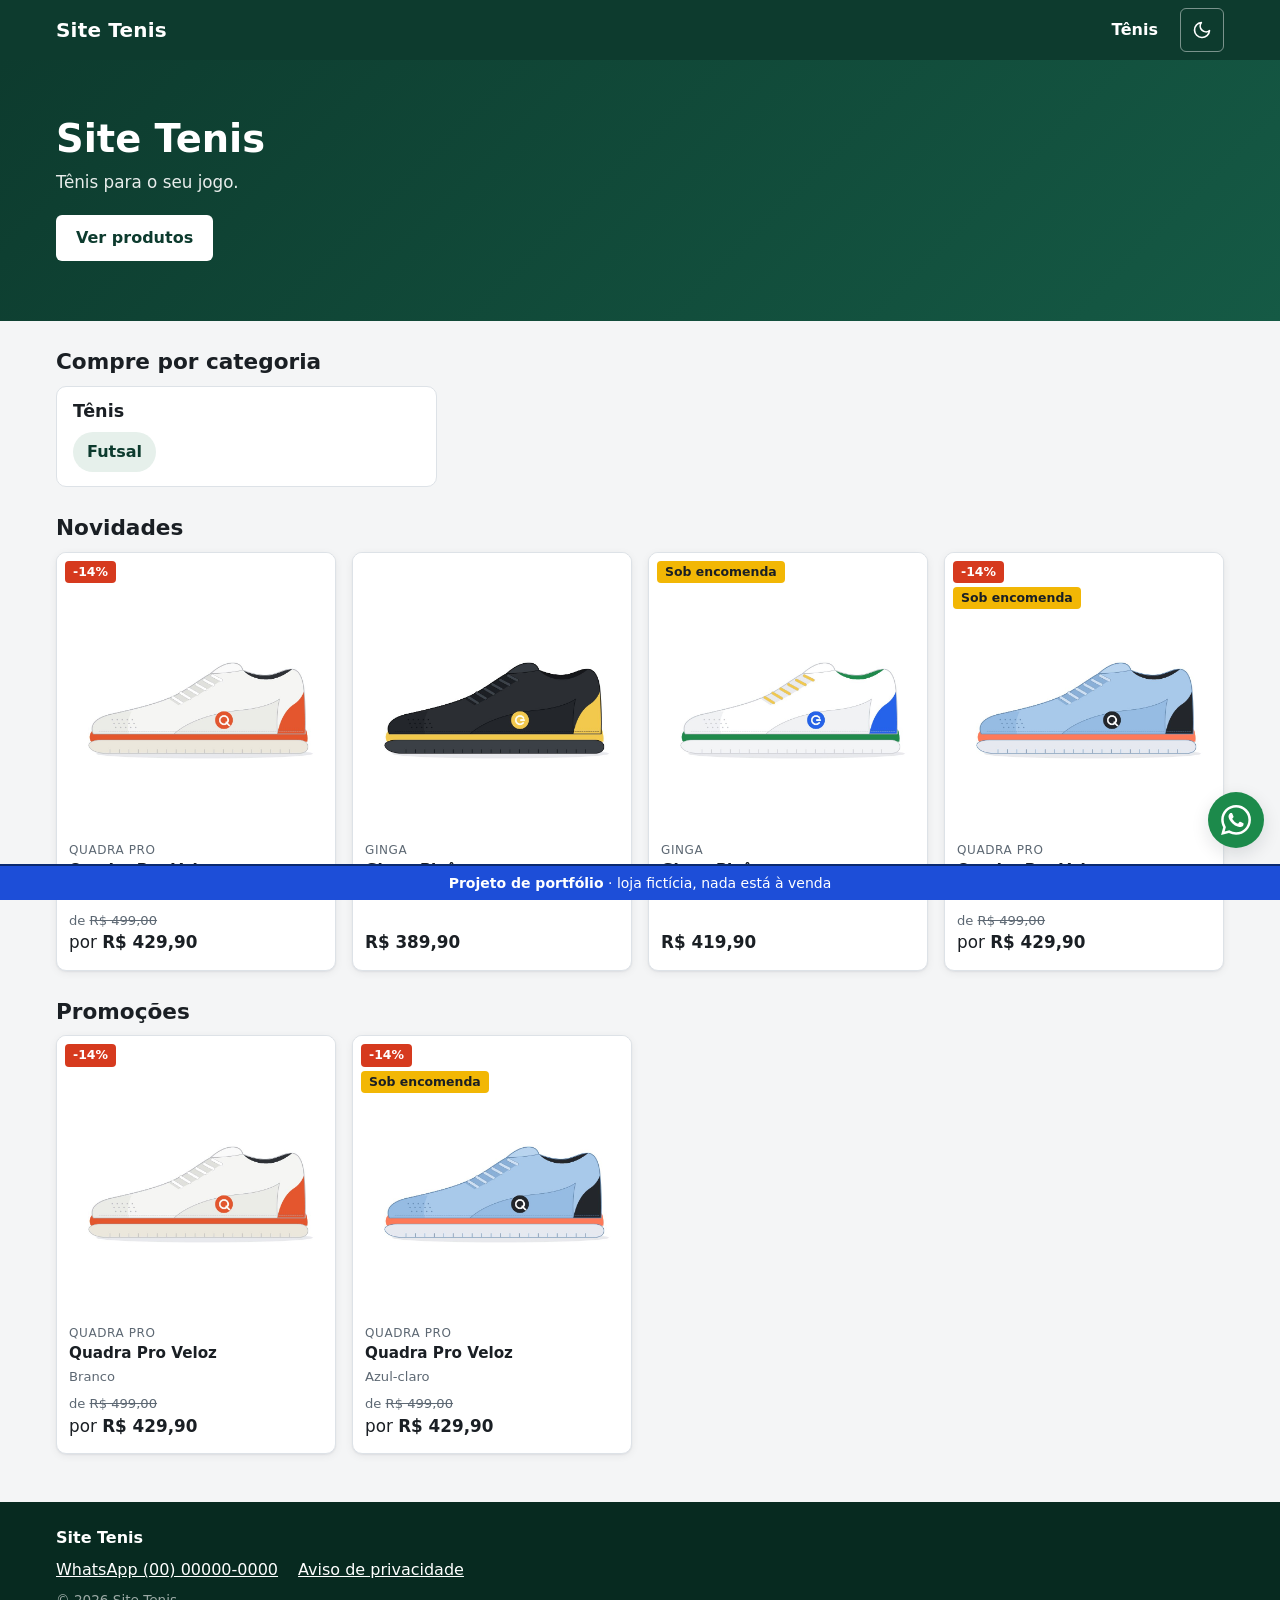
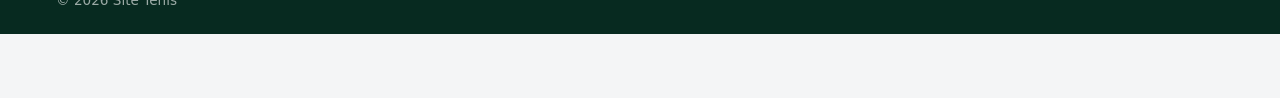
==== portfolio/index.html @ 31633f2f "Site Tenis: loja virtual de demonstracao para portfolio Loja ficticia de tenis de futebol, feita com" ====
<!DOCTYPE html>
<html lang="pt-BR">
<head>
  <meta charset="utf-8">
  <meta name="viewport" content="width=device-width, initial-scale=1">
  <title>Site Tenis | Loja de demonstração</title>
  <meta name="description" id="meta-descricao" content="Projeto de portfólio: loja virtual de tênis de futebol, com vitrine, filtros, cores e encomenda pelo WhatsApp. Loja fictícia.">
  <script>
    // Tema claro/escuro: a escolha salva do visitante ou, sem escolha, o tema do sistema.
    // Fica aqui no <head> para a página já abrir no tema certo, sem piscar.
    (function () {
      var t = '';
      try { t = localStorage.getItem('tema') || ''; } catch (e) {}
      if (t !== 'claro' && t !== 'escuro') {
        t = (window.matchMedia && window.matchMedia('(prefers-color-scheme: dark)').matches) ? 'escuro' : 'claro';
      }
      document.documentElement.setAttribute('data-tema', t);
    })();
  </script>
  <link rel="icon" href="img/icone-32.png" type="image/png" sizes="32x32">
  <link rel="icon" href="img/icone.svg" type="image/svg+xml">
  <link rel="apple-touch-icon" href="img/icone-180.png">
  <!-- Prévia do link no WhatsApp e nas redes sociais. A imagem precisa do endereço completo do site publicado. -->
  <meta property="og:type" content="website">
  <meta property="og:locale" content="pt_BR">
  <meta property="og:site_name" content="Site Tenis">
  <meta property="og:title" content="Site Tenis | Loja de demonstração">
  <meta property="og:description" content="Projeto de portfólio: loja virtual de tênis de futebol, com vitrine, filtros, cores e encomenda pelo WhatsApp. Loja fictícia.">
  <meta property="og:image" content="https://victorvieirabr.github.io/site-tenis/img/compartilhar.jpg">
  <meta property="og:image:width" content="1000">
  <meta property="og:image:height" content="667">
  <meta property="og:image:alt" content="Ilustração de um tênis de futsal fictício">
  <meta name="twitter:card" content="summary_large_image">
  <link rel="stylesheet" href="css/estilo.css">
</head>
<body data-pagina="inicio">
  <!-- Página genérica: o conteúdo é montado por js/loja.js a partir de dados/catalogo.js. -->
  <header class="topo" id="topo"></header>
  <main class="conteudo" id="conteudo">
    <noscript><p class="aviso">Ative o JavaScript do navegador para ver os produtos da loja.</p></noscript>
  </main>
  <footer class="rodape" id="rodape"></footer>

  <script src="js/ambiente.js"></script>
  <script src="js/firebase-config.js"></script>
  <script src="dados/catalogo.js"></script>
  <script src="js/loja.js"></script>
  <script src="js/pedidos.js"></script>
</body>
</html>
---- portfolio/css/estilo.css ----
/*
  Visual da loja. Para trocar a identidade (cores e fontes), mexa só no :root abaixo
  e no bloco do modo escuro logo depois dele.
  Celular primeiro: as regras com @media ajustam para telas maiores.
*/
:root {
  --cor-primaria: #0d3b2e;          /* verde-escuro de gramado: topo, botões */
  --cor-primaria-forte: #072a20;
  --cor-primaria-suave: #e6f0eb;
  --cor-destaque: #f2b705;          /* amarelo: foco e detalhes */
  --cor-promocao: #d63a1e;          /* selo de desconto */
  --cor-whatsapp: #1c8a4b;
  --cor-texto: #1a1f24;
  --cor-texto-suave: #5d6873;
  --cor-fundo: #f4f5f6;
  --cor-superficie: #ffffff;
  --cor-borda: #dde2e7;
  --cor-esgotado: #6b7480;
  --cor-acento: var(--cor-primaria);  /* links e textos em verde */
  --cor-topo: var(--cor-primaria);    /* cabeçalho e início do banner */
  --cor-heroi-fim: #155a45;           /* fim do degradê do banner */
  --cor-rodape: var(--cor-primaria-forte);
  --cor-campo: #ffffff;               /* fundo de seletores e botões de tamanho */
  --cor-foto-fundo: #ffffff;          /* fundo atrás das fotos dos produtos */
  --cor-erro-fundo: #fde8e4;          /* mensagens de erro e pedido cancelado */
  --cor-erro-texto: #8a1c0b;
  --cor-alerta-fundo: #fff4d6;        /* aguardando pagamento, confirmar e-mail */
  --cor-alerta-texto: #6b4b00;

  --fonte-texto: system-ui, -apple-system, "Segoe UI", Roboto, "Helvetica Neue", Arial, sans-serif;
  --fonte-titulo: var(--fonte-texto);

  --raio: 10px;
  --raio-pequeno: 6px;
  --sombra: 0 1px 2px rgba(16, 24, 32, .06), 0 2px 8px rgba(16, 24, 32, .06);
  --sombra-forte: 0 6px 18px rgba(16, 24, 32, .12);
  --largura-max: 1200px;
  --margem: 16px;

  color-scheme: light;
}

/*
  Modo escuro. O tema é escolhido no <head> de cada página (pela escolha salva
  do visitante ou pelo tema do sistema) e trocado pelo botão de lua/sol no topo.
*/
:root[data-tema="escuro"] {
  --cor-primaria: #14694c;
  --cor-primaria-forte: #0f5540;
  --cor-primaria-suave: #173a2f;
  --cor-promocao: #e5533a;
  --cor-texto: #e7ecef;
  --cor-texto-suave: #9ba8b3;
  --cor-fundo: #0e1418;
  --cor-superficie: #172027;
  --cor-borda: #2b3740;
  --cor-esgotado: #7d8893;
  --cor-acento: #6fd6ad;
  --cor-topo: #0a2a20;
  --cor-heroi-fim: #12503d;
  --cor-rodape: #07211a;
  --cor-campo: #1d2830;
  --cor-foto-fundo: #e9edf0;
  --cor-erro-fundo: #3d1a14;
  --cor-erro-texto: #ffb4a6;
  --cor-alerta-fundo: #3a3010;
  --cor-alerta-texto: #ffd666;

  --sombra: 0 1px 2px rgba(0, 0, 0, .4), 0 2px 8px rgba(0, 0, 0, .3);
  --sombra-forte: 0 6px 18px rgba(0, 0, 0, .45);

  color-scheme: dark;
}

/* ---------- base ---------- */
*, *::before, *::after { box-sizing: border-box; }

[hidden] { display: none !important; }

html { -webkit-text-size-adjust: 100%; }

body {
  margin: 0;
  min-height: 100vh;
  display: flex;
  flex-direction: column;
  background: var(--cor-fundo);
  color: var(--cor-texto);
  font-family: var(--fonte-texto);
  font-size: 16px;
  line-height: 1.5;
}

.conteudo { flex: 1; }

h1, h2, h3 {
  font-family: var(--fonte-titulo);
  line-height: 1.2;
  margin: 0 0 .5em;
}

a { color: var(--cor-acento); }

img { max-width: 100%; display: block; }

button, input, select, textarea { font: inherit; color: inherit; }

:focus-visible {
  outline: 3px solid var(--cor-destaque);
  outline-offset: 2px;
}

.limite,
.secao {
  width: 100%;
  max-width: var(--largura-max);
  margin: 0 auto;
  padding: 0 var(--margem);
}

.secao { margin-top: 28px; }
.secao-topo { margin-top: 16px; }

.secao-titulo { font-size: 1.35rem; }

/* ---------- botões ---------- */
.botao {
  display: inline-flex;
  align-items: center;
  justify-content: center;
  min-height: 46px;
  padding: 10px 20px;
  border: 0;
  border-radius: var(--raio-pequeno);
  background: var(--cor-primaria);
  color: #fff;
  font-weight: 700;
  text-decoration: none;
  cursor: pointer;
}
.botao:hover { background: var(--cor-primaria-forte); }
.botao[disabled] { background: var(--cor-esgotado); cursor: not-allowed; opacity: .75; }

.botao-claro { background: #fff; color: var(--cor-primaria); }
.botao-claro:hover { background: #e6f0eb; }

.botao-texto {
  background: none;
  border: 0;
  padding: 8px 0;
  color: var(--cor-acento);
  text-decoration: underline;
  cursor: pointer;
}

/* ---------- faixa do ambiente de teste (só aparece na cópia de teste) e da demonstração ---------- */
.faixa-teste,
.faixa-demonstracao {
  position: fixed;
  left: 0;
  right: 0;
  bottom: 0;
  z-index: 50;
  margin: 0;
  padding: 8px var(--margem) calc(8px + env(safe-area-inset-bottom, 0px));
  background: #f2b705;
  color: #1a1f24;
  border-top: 2px solid #1a1f24;
  font-size: .875rem;
  line-height: 1.3;
  text-align: center;
}

body.em-teste { padding-bottom: 64px; }

/* Demonstração para portfólio (pasta portfolio/): faixa azul e caixa no lugar do WhatsApp */
.faixa-demonstracao { background: #1d4ed8; color: #fff; border-top-color: #0b2a6f; }
body.em-demonstracao { padding-bottom: 64px; }
.demo-dialogo {
  width: calc(100% - 32px);
  max-width: 420px;
  border: none;
  border-radius: var(--raio);
  padding: 20px;
  background: var(--cor-superficie);
  color: var(--cor-texto);
  box-shadow: var(--sombra-forte);
}
.demo-dialogo::backdrop { background: rgba(0, 0, 0, .55); }
.demo-dialogo h2 { margin: 0 0 8px; font-size: 1.2rem; }
.demo-dialogo p { margin: 0; color: var(--cor-texto-suave); }
.demo-mensagem {
  white-space: pre-wrap;
  font-family: inherit;
  font-size: .9rem;
  margin: 12px 0 16px;
  padding: 12px;
  background: var(--cor-fundo);
  border: 1px solid var(--cor-borda);
  border-radius: var(--raio-pequeno);
}

/* ---------- cabeçalho ---------- */
.topo {
  background: var(--cor-topo);
  color: #fff;
  position: sticky;
  top: 0;
  z-index: 10;
}

.topo-interno {
  max-width: var(--largura-max);
  margin: 0 auto;
  padding: 0 var(--margem);
  display: flex;
  flex-wrap: wrap;
  align-items: center;
  justify-content: space-between;
  min-height: 60px;
}

.logo {
  color: #fff;
  font-family: var(--fonte-titulo);
  font-size: 1.25rem;
  font-weight: 800;
  text-decoration: none;
  letter-spacing: .01em;
  padding: 14px 0;
}

.menu-botao {
  display: inline-flex;
  align-items: center;
  gap: 8px;
  min-height: 44px;
  padding: 8px 12px;
  background: transparent;
  border: 1px solid rgba(255, 255, 255, .45);
  border-radius: var(--raio-pequeno);
  color: #fff;
  font-weight: 600;
  cursor: pointer;
}

.menu-icone,
.menu-icone::before,
.menu-icone::after {
  display: block;
  width: 18px;
  height: 2px;
  background: currentColor;
  border-radius: 2px;
  position: relative;
}
.menu-icone::before,
.menu-icone::after { content: ""; position: absolute; left: 0; }
.menu-icone::before { top: -6px; }
.menu-icone::after { top: 6px; }

/* Botões do topo: tema (lua/sol) e menu */
.topo-acoes { display: flex; align-items: center; gap: 8px; }

.tema-botao {
  display: inline-flex;
  align-items: center;
  justify-content: center;
  width: 44px;
  height: 44px;
  padding: 0;
  background: transparent;
  border: 1px solid rgba(255, 255, 255, .45);
  border-radius: var(--raio-pequeno);
  color: #fff;
  cursor: pointer;
}
.tema-botao:hover { color: var(--cor-destaque); border-color: var(--cor-destaque); }
.tema-botao svg { width: 20px; height: 20px; }

/* Celular: menu recolhível */
.menu { display: none; width: 100%; padding-bottom: 12px; }
.menu-aberto .menu { display: block; }

.menu-lista,
.submenu {
  list-style: none;
  margin: 0;
  padding: 0;
}

.menu-item { border-top: 1px solid rgba(255, 255, 255, .15); }

.menu-categoria {
  display: block;
  padding: 12px 0;
  color: #fff;
  font-weight: 700;
  text-decoration: none;
}

.submenu { padding: 0 0 10px 14px; }
.submenu a {
  display: block;
  padding: 8px 0;
  color: rgba(255, 255, 255, .85);
  text-decoration: none;
}
.submenu a:hover,
.menu-categoria:hover { color: var(--cor-destaque); }

.menu-item-atual > .menu-categoria { color: var(--cor-destaque); }

/* ---------- rodapé ---------- */
.rodape {
  margin-top: 48px;
  background: var(--cor-rodape);
  color: rgba(255, 255, 255, .85);
}

.rodape-interno {
  max-width: var(--largura-max);
  margin: 0 auto;
  padding: 24px var(--margem);
  display: flex;
  flex-direction: column;
  gap: 8px;
}

.rodape a { color: #fff; }
.rodape-nome { font-weight: 800; text-decoration: none; }

.rodape-contato {
  list-style: none;
  margin: 0;
  padding: 0;
  display: flex;
  flex-wrap: wrap;
  gap: 8px 20px;
}

.rodape-copy { margin: 0; font-size: .85rem; color: rgba(255, 255, 255, .6); }

/* ---------- página inicial ---------- */
.boas-vindas {
  background: linear-gradient(135deg, var(--cor-topo) 0%, var(--cor-heroi-fim) 100%);
  color: #fff;
  padding: 36px 0 40px;
}
.boas-vindas h1 { font-size: 1.9rem; margin-bottom: 8px; }
.boas-vindas p { margin: 0 0 20px; font-size: 1.05rem; color: rgba(255, 255, 255, .9); max-width: 36em; }

.atalhos {
  display: grid;
  grid-template-columns: 1fr;
  gap: 12px;
}

.atalho-grupo {
  background: var(--cor-superficie);
  border: 1px solid var(--cor-borda);
  border-radius: var(--raio);
  padding: 14px 16px;
}

.atalho-titulo { font-size: 1.1rem; margin-bottom: 10px; }
.atalho-titulo a { color: var(--cor-texto); text-decoration: none; }
.atalho-titulo a:hover { color: var(--cor-acento); text-decoration: underline; }

.atalho-chips {
  list-style: none;
  margin: 0;
  padding: 0;
  display: flex;
  flex-wrap: wrap;
  gap: 8px;
}

.chip {
  display: inline-block;
  padding: 8px 14px;
  border-radius: 999px;
  background: var(--cor-primaria-suave);
  color: var(--cor-acento);
  font-weight: 600;
  text-decoration: none;
}
.chip:hover { background: var(--cor-primaria); color: #fff; }

/* ---------- trilha (Início › Categoria) ---------- */
.trilha ol {
  list-style: none;
  margin: 0 0 8px;
  padding: 0;
  display: flex;
  flex-wrap: wrap;
  font-size: .9rem;
  color: var(--cor-texto-suave);
}
.trilha li + li::before { content: "›"; margin: 0 8px; }
.trilha a { color: var(--cor-texto-suave); }

.pagina-titulo { font-size: 1.6rem; }

/* ---------- abas de subcategoria ---------- */
.abas { margin-top: 8px; overflow-x: auto; -webkit-overflow-scrolling: touch; }
.abas-lista {
  list-style: none;
  margin: 0;
  padding: 0 0 4px;
  display: flex;
  gap: 8px;
  white-space: nowrap;
}
.aba {
  display: inline-block;
  padding: 8px 16px;
  border: 1px solid var(--cor-borda);
  border-radius: 999px;
  background: var(--cor-superficie);
  color: var(--cor-texto);
  text-decoration: none;
  font-weight: 600;
}
.aba:hover { border-color: var(--cor-acento); }
.aba-ativa { background: var(--cor-primaria); border-color: var(--cor-primaria); color: #fff; }

/* ---------- filtros ---------- */
.filtros {
  display: grid;
  grid-template-columns: 1fr 1fr;
  gap: 12px;
  align-items: end;
  background: var(--cor-superficie);
  border: 1px solid var(--cor-borda);
  border-radius: var(--raio);
  padding: 14px;
}

.filtro label { display: block; font-size: .85rem; font-weight: 600; color: var(--cor-texto-suave); margin-bottom: 4px; }

.filtro select {
  width: 100%;
  min-height: 44px;
  padding: 8px 10px;
  border: 1px solid var(--cor-borda);
  border-radius: var(--raio-pequeno);
  background: var(--cor-campo);
}

.filtro-check { display: flex; align-items: center; gap: 8px; min-height: 44px; }
.filtro-check input { width: 20px; height: 20px; margin: 0; accent-color: var(--cor-acento); }
.filtro-check label { margin: 0; font-size: .95rem; color: var(--cor-texto); }

.filtro-acoes { display: flex; align-items: center; min-height: 44px; }

.contagem { margin: 16px 0 10px; color: var(--cor-texto-suave); font-size: .9rem; }

/* ---------- grade de produtos ---------- */
.grade {
  list-style: none;
  margin: 0;
  padding: 0;
  display: grid;
  grid-template-columns: repeat(2, minmax(0, 1fr));
  gap: 12px;
}

.cartao {
  background: var(--cor-superficie);
  border: 1px solid var(--cor-borda);
  border-radius: var(--raio);
  overflow: hidden;
  box-shadow: var(--sombra);
  transition: transform .15s ease, box-shadow .15s ease;
}
.cartao:hover { transform: translateY(-2px); box-shadow: var(--sombra-forte); }

.cartao-link { display: flex; flex-direction: column; height: 100%; color: inherit; text-decoration: none; }

.cartao-foto { position: relative; background: var(--cor-foto-fundo); aspect-ratio: 1 / 1; }
.cartao-foto img { width: 100%; height: 100%; object-fit: contain; }
.cartao-esgotado .cartao-foto img { opacity: .55; }

.selos { position: absolute; top: 8px; left: 8px; display: flex; flex-direction: column; gap: 4px; align-items: flex-start; }

.selo {
  display: inline-block;
  padding: 3px 8px;
  border-radius: 4px;
  font-size: .78rem;
  font-weight: 800;
  color: #fff;
  line-height: 1.3;
}
.selo-desconto { background: var(--cor-promocao); }
.selo-esgotado { background: var(--cor-esgotado); }
.selo-encomenda { background: var(--cor-destaque); color: #1a1f24; }

.cartao-info { padding: 10px 12px 14px; display: flex; flex-direction: column; gap: 2px; flex: 1; }
.cartao-marca { font-size: .75rem; text-transform: uppercase; letter-spacing: .05em; color: var(--cor-texto-suave); }
.cartao-nome { font-size: .95rem; font-weight: 600; margin: 0 0 6px; }
.cartao-cor { font-size: .82rem; color: var(--cor-texto-suave); margin: -4px 0 6px; }

.preco { margin: auto 0 0; display: flex; flex-direction: column; }
.preco-de { font-size: .82rem; color: var(--cor-texto-suave); }
.preco-por { font-size: 1.05rem; }
.preco-por strong { color: var(--cor-texto); }

/* ---------- avisos (vazio, não encontrado) ---------- */
.aviso {
  background: var(--cor-superficie);
  border: 1px dashed var(--cor-borda);
  border-radius: var(--raio);
  padding: 32px 20px;
  text-align: center;
}
.aviso-titulo { font-size: 1.25rem; }
.aviso p { color: var(--cor-texto-suave); margin: 0 0 16px; }
.aviso-extra { text-align: center; margin-top: 12px; }

/* ---------- página do produto ---------- */
.produto {
  display: grid;
  grid-template-columns: 1fr;
  gap: 20px;
}

.galeria-moldura {
  background: var(--cor-foto-fundo);
  border: 1px solid var(--cor-borda);
  border-radius: var(--raio);
  overflow: hidden;
  aspect-ratio: 1 / 1;
}
.galeria-principal { width: 100%; height: 100%; object-fit: contain; }

.galeria-miniaturas {
  list-style: none;
  margin: 10px 0 0;
  padding: 0;
  display: flex;
  gap: 8px;
  overflow-x: auto;
}

.miniatura {
  width: 64px;
  height: 64px;
  padding: 0;
  border: 2px solid var(--cor-borda);
  border-radius: var(--raio-pequeno);
  background: var(--cor-foto-fundo);
  overflow: hidden;
  cursor: pointer;
}
.miniatura img { width: 100%; height: 100%; object-fit: contain; }
.miniatura-ativa { border-color: var(--cor-acento); }

.produto-marca { font-size: .8rem; text-transform: uppercase; letter-spacing: .06em; color: var(--cor-texto-suave); }
.produto-nome { font-size: 1.5rem; margin: 4px 0 12px; }

.produto-preco-linha { display: flex; align-items: center; gap: 12px; margin-bottom: 16px; }
.produto-preco { margin: 0; }
.produto-preco .preco-de { font-size: .95rem; }
.produto-preco .preco-por { font-size: 1.6rem; }

.produto-dados { margin: 0 0 18px; display: grid; gap: 6px; }
.produto-dados div { display: flex; gap: 8px; }
.produto-dados dt { color: var(--cor-texto-suave); min-width: 7.5em; }
.produto-dados dt::after { content: ":"; }
.produto-dados dd { margin: 0; font-weight: 600; }

/* Outras cores do mesmo modelo */
.cores { margin-bottom: 18px; }
.cores-titulo { margin: 0 0 8px; font-weight: 600; }
.cor-escolhida { color: var(--cor-acento); }
.cores-lista { list-style: none; margin: 0; padding: 0; display: flex; flex-wrap: wrap; gap: 8px; }
.cor-opcao {
  display: flex;
  flex-direction: column;
  align-items: center;
  gap: 4px;
  width: 84px;
  padding: 4px 4px 6px;
  border: 1px solid var(--cor-borda);
  border-radius: var(--raio-pequeno);
  background: var(--cor-campo);
  color: var(--cor-texto);
  font-size: .78rem;
  text-align: center;
  text-decoration: none;
}
.cor-opcao img { width: 100%; aspect-ratio: 1 / 1; object-fit: contain; background: var(--cor-foto-fundo); border-radius: 4px; }
a.cor-opcao:hover { border-color: var(--cor-acento); }
.cor-atual { border: 2px solid var(--cor-acento); padding: 3px 3px 5px; font-weight: 700; }

.tamanhos { margin-bottom: 18px; }
.tamanhos-titulo { margin: 0 0 8px; font-weight: 600; }
.tamanho-escolhido { color: var(--cor-acento); }

.tamanhos-lista { display: flex; flex-wrap: wrap; gap: 8px; }

.tamanho {
  min-width: 52px;
  min-height: 46px;
  padding: 8px 12px;
  border: 1px solid var(--cor-borda);
  border-radius: var(--raio-pequeno);
  background: var(--cor-campo);
  font-weight: 700;
  cursor: pointer;
}
.tamanho:hover { border-color: var(--cor-acento); }
.tamanho-ativo,
.tamanho-ativo:hover { background: var(--cor-primaria); border-color: var(--cor-primaria); color: #fff; }
.tamanho-indisponivel,
.tamanho[disabled] {
  color: var(--cor-esgotado);
  background: var(--cor-fundo);
  text-decoration: line-through;
  opacity: .6;
  cursor: not-allowed;
}

/* Sob encomenda: dá para escolher, mas fica só com o contorno tracejado e o número mais apagado,
   para o tamanho em estoque (botão cheio) chamar mais atenção */
.tamanho-encomenda {
  background: transparent;
  border-style: dashed;
  border-color: var(--cor-texto-suave);
  color: var(--cor-texto-suave);
  font-weight: 600;
}
.tamanho-encomenda:hover { border-color: var(--cor-acento); color: var(--cor-texto); }
.tamanho-encomenda.tamanho-ativo,
.tamanho-encomenda.tamanho-ativo:hover { background: var(--cor-primaria); border-color: var(--cor-primaria); color: #fff; }

.tamanho-situacao {
  display: inline-block;
  margin-left: 8px;
  padding: 2px 10px;
  border-radius: 999px;
  font-size: .78rem;
  font-weight: 700;
  vertical-align: 2px;
}
.situacao-pronta { background: var(--cor-primaria-suave); color: var(--cor-acento); }
.situacao-encomenda { background: var(--cor-alerta-fundo); color: var(--cor-alerta-texto); }

.tamanhos-legenda { display: flex; flex-wrap: wrap; gap: 6px 18px; margin: 10px 0 0; font-size: .85rem; color: var(--cor-texto-suave); }
.legenda-item { display: inline-flex; align-items: center; gap: 6px; }
.legenda-amostra {
  width: 20px;
  height: 16px;
  border: 1px solid var(--cor-borda);
  border-radius: 4px;
  background: var(--cor-campo);
}
.legenda-amostra-encomenda { background: transparent; border-style: dashed; border-color: var(--cor-texto-suave); }

.aviso-tamanho { margin: 8px 0 0; color: var(--cor-promocao); font-weight: 600; }

.compra { display: flex; flex-direction: column; gap: 8px; }
.compra-acao { display: flex; flex-direction: column; gap: 8px; }
.botao-compra { width: 100%; font-size: 1.05rem; }
.botao-whatsapp { background: var(--cor-whatsapp); }
.botao-whatsapp:hover { background: #146b3a; }
.compra-nota, .compra-esgotado { margin: 0; color: var(--cor-texto-suave); font-size: .92rem; }

.descricao {
  white-space: pre-line;
  background: var(--cor-superficie);
  border: 1px solid var(--cor-borda);
  border-radius: var(--raio);
  padding: 16px;
  max-width: 48em;
}

/* ---------- WhatsApp flutuante (botão no canto e balão de convite) ---------- */
.zap-flutuante {
  position: fixed;
  right: 16px;
  bottom: calc(16px + env(safe-area-inset-bottom, 0px));
  z-index: 40;
  display: flex;
  flex-direction: column;
  align-items: flex-end;
  gap: 12px;
  pointer-events: none; /* a área vazia em volta não bloqueia cliques na página */
}
.zap-flutuante > * { pointer-events: auto; }
body.em-teste .zap-flutuante,
body.em-demonstracao .zap-flutuante { bottom: calc(52px + env(safe-area-inset-bottom, 0px)); } /* acima da faixa de teste ou de demonstração */

.zap-botao {
  display: inline-flex;
  align-items: center;
  justify-content: center;
  width: 56px;
  height: 56px;
  border-radius: 50%;
  background: var(--cor-whatsapp);
  color: #fff;
  box-shadow: var(--sombra-forte);
  transition: transform .15s ease;
}
.zap-botao:hover { transform: scale(1.06); }
.zap-botao:focus-visible { outline: 3px solid var(--cor-destaque); outline-offset: 3px; }
.zap-botao svg { width: 30px; height: 30px; }

.zap-balao {
  position: relative;
  width: min(280px, calc(100vw - 32px));
  padding: 16px 16px 14px;
  background: var(--cor-superficie);
  color: var(--cor-texto);
  border: 1px solid var(--cor-borda);
  border-radius: var(--raio);
  box-shadow: var(--sombra-forte);
  animation: zap-entrar .25s ease-out;
}
.zap-balao::after { /* bico do balão apontando para o botão */
  content: "";
  position: absolute;
  right: 22px;
  bottom: -7px;
  width: 12px;
  height: 12px;
  background: var(--cor-superficie);
  border-right: 1px solid var(--cor-borda);
  border-bottom: 1px solid var(--cor-borda);
  transform: rotate(45deg);
}
.zap-balao-saindo {
  opacity: 0;
  transform: translateY(8px);
  transition: opacity .25s ease, transform .25s ease;
}
.zap-balao-titulo { margin: 0 0 4px; font-weight: 700; }
.zap-balao-texto { margin: 0 0 12px; color: var(--cor-texto-suave); font-size: .9rem; line-height: 1.4; }
.zap-balao-acao {
  display: block;
  padding: 10px 12px;
  border-radius: var(--raio-pequeno);
  background: var(--cor-whatsapp);
  color: #fff;
  font-weight: 700;
  text-align: center;
  text-decoration: none;
}
.zap-balao-acao:hover { filter: brightness(1.08); }

@keyframes zap-entrar {
  from { opacity: 0; transform: translateY(8px); }
  to { opacity: 1; transform: none; }
}

/* ---------- topo: conta e carrinho ---------- */
.topo-icone { position: relative; text-decoration: none; }
.contador {
  position: absolute;
  top: -6px;
  right: -6px;
  min-width: 20px;
  height: 20px;
  padding: 0 5px;
  border-radius: 10px;
  background: var(--cor-destaque);
  color: #1a1f24;
  font-size: .75rem;
  font-weight: 800;
  line-height: 20px;
  text-align: center;
}

/* ---------- favoritar ---------- */
.botao-favorito {
  display: inline-flex;
  align-items: center;
  justify-content: center;
  gap: 8px;
  min-height: 46px;
  padding: 10px 16px;
  border: 1px solid var(--cor-borda);
  border-radius: var(--raio-pequeno);
  background: var(--cor-superficie);
  color: var(--cor-texto);
  font-weight: 600;
  cursor: pointer;
}
.botao-favorito:hover { border-color: var(--cor-acento); }
.botao-favorito svg { width: 20px; height: 20px; }
.favorito-ativo { color: var(--cor-promocao); border-color: var(--cor-promocao); }
.favorito-ativo svg { fill: currentColor; }

/* ---------- botões extras ---------- */
.botao-largo { width: 100%; }
.botao-secundario { background: transparent; color: var(--cor-acento); border: 1px solid var(--cor-borda); }
.botao-secundario:hover { background: var(--cor-primaria-suave); }
.botao-perigo { background: var(--cor-promocao); }
.botao-perigo:hover { background: #b02e15; }
.botao-google {
  gap: 10px;
  width: 100%;
  background: #fff;
  color: #1f1f1f;
  border: 1px solid #747775;
}
.botao-google:hover { background: #f2f2f2; }
.botao-google svg { width: 20px; height: 20px; }
.botoes { display: flex; flex-wrap: wrap; align-items: center; gap: 8px; }

/* ---------- formulários ---------- */
.formulario { display: grid; gap: 14px; }
.campo label { display: block; margin-bottom: 4px; font-size: .9rem; font-weight: 600; }
.campo input,
.campo select,
.campo textarea,
.status-form select {
  width: 100%;
  min-height: 44px;
  padding: 8px 12px;
  border: 1px solid var(--cor-borda);
  border-radius: var(--raio-pequeno);
  background: var(--cor-campo);
  color: var(--cor-texto);
}
.campo textarea { min-height: 88px; resize: vertical; }
.campo-dica { margin: 4px 0 0; font-size: .82rem; color: var(--cor-texto-suave); }
.campo-check { display: flex; align-items: center; gap: 8px; }
.campo-check input { width: 20px; height: 20px; margin: 0; accent-color: var(--cor-acento); }
.campos-2 { display: grid; grid-template-columns: 1fr 1fr; gap: 14px; }
.grupo {
  display: grid;
  gap: 14px;
  margin: 0;
  padding: 16px;
  border: 1px solid var(--cor-borda);
  border-radius: var(--raio);
  background: var(--cor-superficie);
}
.grupo legend { padding: 0 6px; font-weight: 700; }
.grupo-texto { margin: 0; color: var(--cor-texto-suave); }

.mensagem {
  margin: 0;
  padding: 10px 12px;
  border-radius: var(--raio-pequeno);
  background: var(--cor-primaria-suave);
  color: var(--cor-texto);
  font-size: .92rem;
}
.mensagem-erro { background: var(--cor-erro-fundo); color: var(--cor-erro-texto); }
.mensagem ul { margin: 6px 0 0; padding-left: 20px; }
.carregando { color: var(--cor-texto-suave); }
.nota-privacidade { margin: 0; font-size: .82rem; color: var(--cor-texto-suave); }

/* ---------- entrar / criar conta ---------- */
.login {
  display: grid;
  gap: 14px;
  max-width: 420px;
  margin: 0 auto;
  padding: 24px 20px;
  border: 1px solid var(--cor-borda);
  border-radius: var(--raio);
  background: var(--cor-superficie);
}
.login h2 { margin: 0; font-size: 1.3rem; }
.login-frase { margin: 0; color: var(--cor-texto-suave); }
.login-links { display: flex; flex-wrap: wrap; justify-content: space-between; gap: 4px 16px; }
.divisor { display: flex; align-items: center; gap: 12px; margin: 0; color: var(--cor-texto-suave); font-size: .85rem; }
.divisor::before,
.divisor::after { content: ""; flex: 1; border-top: 1px solid var(--cor-borda); }

/* ---------- caixas, conta e pedidos ---------- */
.pagina-compra { display: grid; gap: 16px; }
.pagina-compra > .pagina-titulo { margin: 0; }
.caixa {
  display: grid;
  gap: 10px;
  padding: 16px;
  border: 1px solid var(--cor-borda);
  border-radius: var(--raio);
  background: var(--cor-superficie);
}
.caixa h2 { margin: 0; font-size: 1.1rem; }
.caixa p { margin: 0; }
.caixa-alerta { background: var(--cor-alerta-fundo); color: var(--cor-alerta-texto); border-color: transparent; }

.conta-topo {
  display: flex;
  flex-wrap: wrap;
  align-items: center;
  justify-content: space-between;
  gap: 12px;
  padding: 16px;
  border: 1px solid var(--cor-borda);
  border-radius: var(--raio);
  background: var(--cor-superficie);
}
.conta-ola { margin: 0; font-size: 1.15rem; font-weight: 700; }
.conta-email { margin: 2px 0 0; color: var(--cor-texto-suave); font-size: .9rem; overflow-wrap: anywhere; }
.conta-dono { margin: 0; }

.lista-pedidos { list-style: none; margin: 0; padding: 0; display: grid; gap: 8px; }
.lista-pedidos a {
  display: grid;
  grid-template-columns: 1fr auto;
  align-items: center;
  gap: 4px 12px;
  padding: 12px 14px;
  border: 1px solid var(--cor-borda);
  border-radius: var(--raio-pequeno);
  background: var(--cor-superficie);
  color: var(--cor-texto);
  text-decoration: none;
}
.lista-pedidos a:hover { border-color: var(--cor-acento); }
.pedido-numero { margin: 0; font-weight: 700; }
.pedido-data { margin: 0; color: var(--cor-texto-suave); font-size: .88rem; }
.pedido-situacao { display: flex; flex-wrap: wrap; align-items: center; gap: 8px 12px; }

.status {
  display: inline-block;
  justify-self: end;
  padding: 3px 10px;
  border-radius: 999px;
  background: var(--cor-primaria-suave);
  color: var(--cor-acento);
  font-size: .8rem;
  font-weight: 700;
}
.status-aguardando-pagamento { background: var(--cor-alerta-fundo); color: var(--cor-alerta-texto); }
.status-cancelado { background: var(--cor-erro-fundo); color: var(--cor-erro-texto); }

.colunas { display: grid; gap: 16px; }
.colunas h3 { margin: 8px 0 4px; font-size: .95rem; }
.colunas p { margin: 0 0 4px; }
.endereco p { margin: 0; }

.itens-pedido { list-style: none; margin: 0; padding: 0; display: grid; gap: 6px; }
.itens-pedido li { display: flex; justify-content: space-between; gap: 12px; font-size: .92rem; }
.valores { display: grid; gap: 6px; }

/* ---------- carrinho e resumo ---------- */
.layout-compra { display: grid; gap: 20px; }
.carrinho-lista { list-style: none; margin: 0; padding: 0; display: grid; gap: 10px; }
.carrinho-item {
  display: grid;
  grid-template-columns: 72px 1fr;
  gap: 12px;
  padding: 12px;
  border: 1px solid var(--cor-borda);
  border-radius: var(--raio);
  background: var(--cor-superficie);
}
.carrinho-item img { width: 72px; height: 72px; object-fit: contain; border-radius: var(--raio-pequeno); background: var(--cor-foto-fundo); }
.carrinho-indisponivel { opacity: .75; }
.carrinho-nome { margin: 0; color: var(--cor-texto); font-weight: 600; text-decoration: none; }
a.carrinho-nome:hover { color: var(--cor-acento); text-decoration: underline; }
.carrinho-detalhe { margin: 2px 0 0; color: var(--cor-texto-suave); font-size: .88rem; }
.carrinho-acoes { grid-column: 1 / -1; display: flex; flex-wrap: wrap; align-items: center; justify-content: space-between; gap: 8px; }

.quantidade { display: inline-flex; align-items: center; border: 1px solid var(--cor-borda); border-radius: var(--raio-pequeno); }
.quantidade button {
  width: 40px;
  height: 40px;
  border: 0;
  background: transparent;
  color: var(--cor-texto);
  font-size: 1.2rem;
  cursor: pointer;
}
.quantidade button[disabled] { opacity: .35; cursor: not-allowed; }
.quantidade span { min-width: 32px; text-align: center; font-weight: 700; }

.resumo {
  display: grid;
  gap: 10px;
  padding: 16px;
  border: 1px solid var(--cor-borda);
  border-radius: var(--raio);
  background: var(--cor-superficie);
}
.resumo-titulo { margin: 0; font-size: 1.1rem; }
.resumo-linha { display: flex; justify-content: space-between; gap: 12px; margin: 0; }
.resumo-total { padding-top: 10px; border-top: 1px solid var(--cor-borda); font-size: 1.15rem; font-weight: 800; }
.resumo-nota { margin: 0; color: var(--cor-texto-suave); font-size: .85rem; }
.resumo-continuar { text-align: center; }

/* ---------- Pix ---------- */
.pix { border: 2px solid var(--cor-acento); }
.pix-conteudo { display: grid; gap: 16px; }
.pix-qr { justify-self: start; padding: 8px; border-radius: var(--raio-pequeno); background: #fff; }
.pix-qr img,
.pix-qr canvas { width: 200px; height: 200px; }
.pix-passos { display: grid; gap: 10px; }
.pix-codigo {
  width: 100%;
  padding: 8px;
  border: 1px solid var(--cor-borda);
  border-radius: var(--raio-pequeno);
  background: var(--cor-campo);
  color: var(--cor-texto);
  font-family: ui-monospace, SFMono-Regular, Consolas, monospace;
  font-size: .8rem;
  resize: none;
  overflow-wrap: anywhere;
}
.pix-copiado { color: var(--cor-acento); font-weight: 600; font-size: .9rem; }

/* ---------- área do dono ---------- */
.filtro-status { flex-wrap: wrap; }
.lista-dono { display: grid; gap: 14px; }
.pedido-dono {
  display: grid;
  gap: 12px;
  padding: 16px;
  border: 1px solid var(--cor-borda);
  border-radius: var(--raio);
  background: var(--cor-superficie);
}
.pedido-dono-topo { display: flex; flex-wrap: wrap; align-items: center; justify-content: space-between; gap: 8px 16px; }
.pedido-total { font-size: 1.1rem; }
.status-form { display: flex; flex-wrap: wrap; align-items: center; gap: 8px; padding-top: 12px; border-top: 1px solid var(--cor-borda); }
.status-form label { font-weight: 600; }
.status-form select { width: auto; }

/* ---------- páginas de texto ---------- */
.texto-legal { max-width: 48em; }
.texto-legal h2 { margin-top: 1.5em; font-size: 1.15rem; }
.texto-legal p,
.texto-legal li { line-height: 1.6; }

/* ---------- celular estreito: menu só com o ícone, para caber conta e carrinho ---------- */
@media (max-width: 479px) {
  .topo-acoes { gap: 6px; }
  .menu-botao { padding: 8px 12px; }
  .menu-rotulo {
    position: absolute;
    width: 1px;
    height: 1px;
    overflow: hidden;
    clip: rect(0 0 0 0);
    white-space: nowrap;
  }
}

/* ---------- tablet ---------- */
@media (min-width: 768px) {
  .colunas { grid-template-columns: 1fr 1fr; }
  .pix-conteudo { grid-template-columns: auto 1fr; align-items: start; }
  .grade { grid-template-columns: repeat(3, minmax(0, 1fr)); gap: 16px; }
  .atalhos { grid-template-columns: repeat(2, minmax(0, 1fr)); }
  .filtros { grid-template-columns: repeat(3, minmax(0, 1fr)) auto auto; }
  .boas-vindas { padding: 56px 0 60px; }
  .boas-vindas h1 { font-size: 2.4rem; }
  .compra { max-width: 420px; }
}

/* ---------- computador ---------- */
@media (min-width: 960px) {
  .menu-botao { display: none; }

  .menu { display: block; width: auto; padding: 0; order: 2; margin-left: auto; }
  .topo-acoes { order: 3; margin-left: 8px; }
  .menu-lista { display: flex; gap: 4px; }
  .menu-item { position: relative; border: 0; }
  .menu-categoria { padding: 18px 14px; }

  .submenu {
    display: none;
    position: absolute;
    top: 100%;
    left: 0;
    min-width: 180px;
    padding: 8px 0;
    background: var(--cor-superficie);
    border-radius: 0 0 var(--raio-pequeno) var(--raio-pequeno);
    box-shadow: 0 8px 20px rgba(0, 0, 0, .15);
  }
  .submenu a { padding: 8px 16px; color: var(--cor-texto); }
  .submenu a:hover { background: var(--cor-primaria-suave); color: var(--cor-acento); }
  .menu-item:hover .submenu,
  .menu-item:focus-within .submenu { display: block; }

  .atalhos { grid-template-columns: repeat(3, minmax(0, 1fr)); }

  .produto { grid-template-columns: minmax(0, 1fr) minmax(0, 1fr); gap: 40px; align-items: start; }
  .layout-compra { grid-template-columns: minmax(0, 1fr) 340px; align-items: start; }
  .produto-nome { font-size: 1.9rem; }
}

@media (min-width: 1100px) {
  .grade { grid-template-columns: repeat(4, minmax(0, 1fr)); }
}

@media (prefers-reduced-motion: reduce) {
  .cartao { transition: none; }
  .cartao:hover { transform: none; }
  .zap-botao { transition: none; }
  .zap-botao:hover { transform: none; }
  .zap-balao { animation: none; }
  .zap-balao-saindo { transition: none; }
}
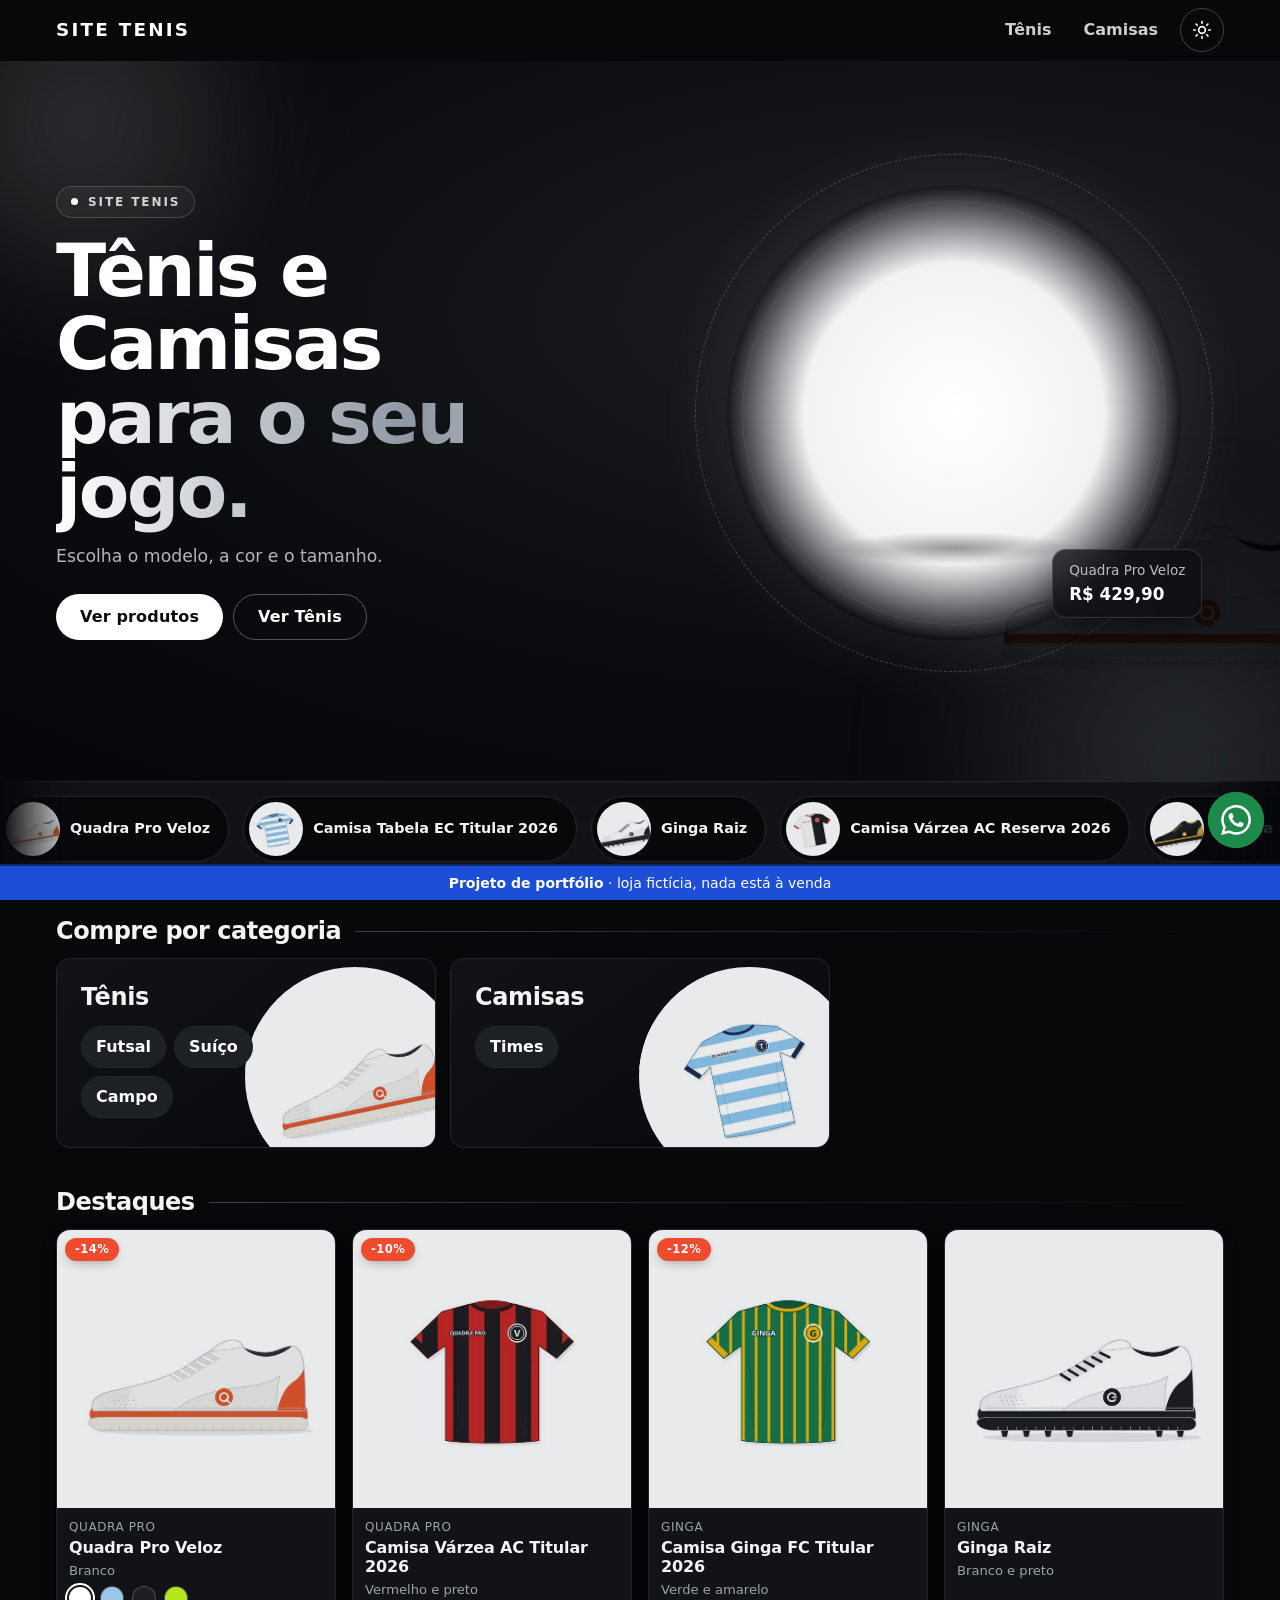
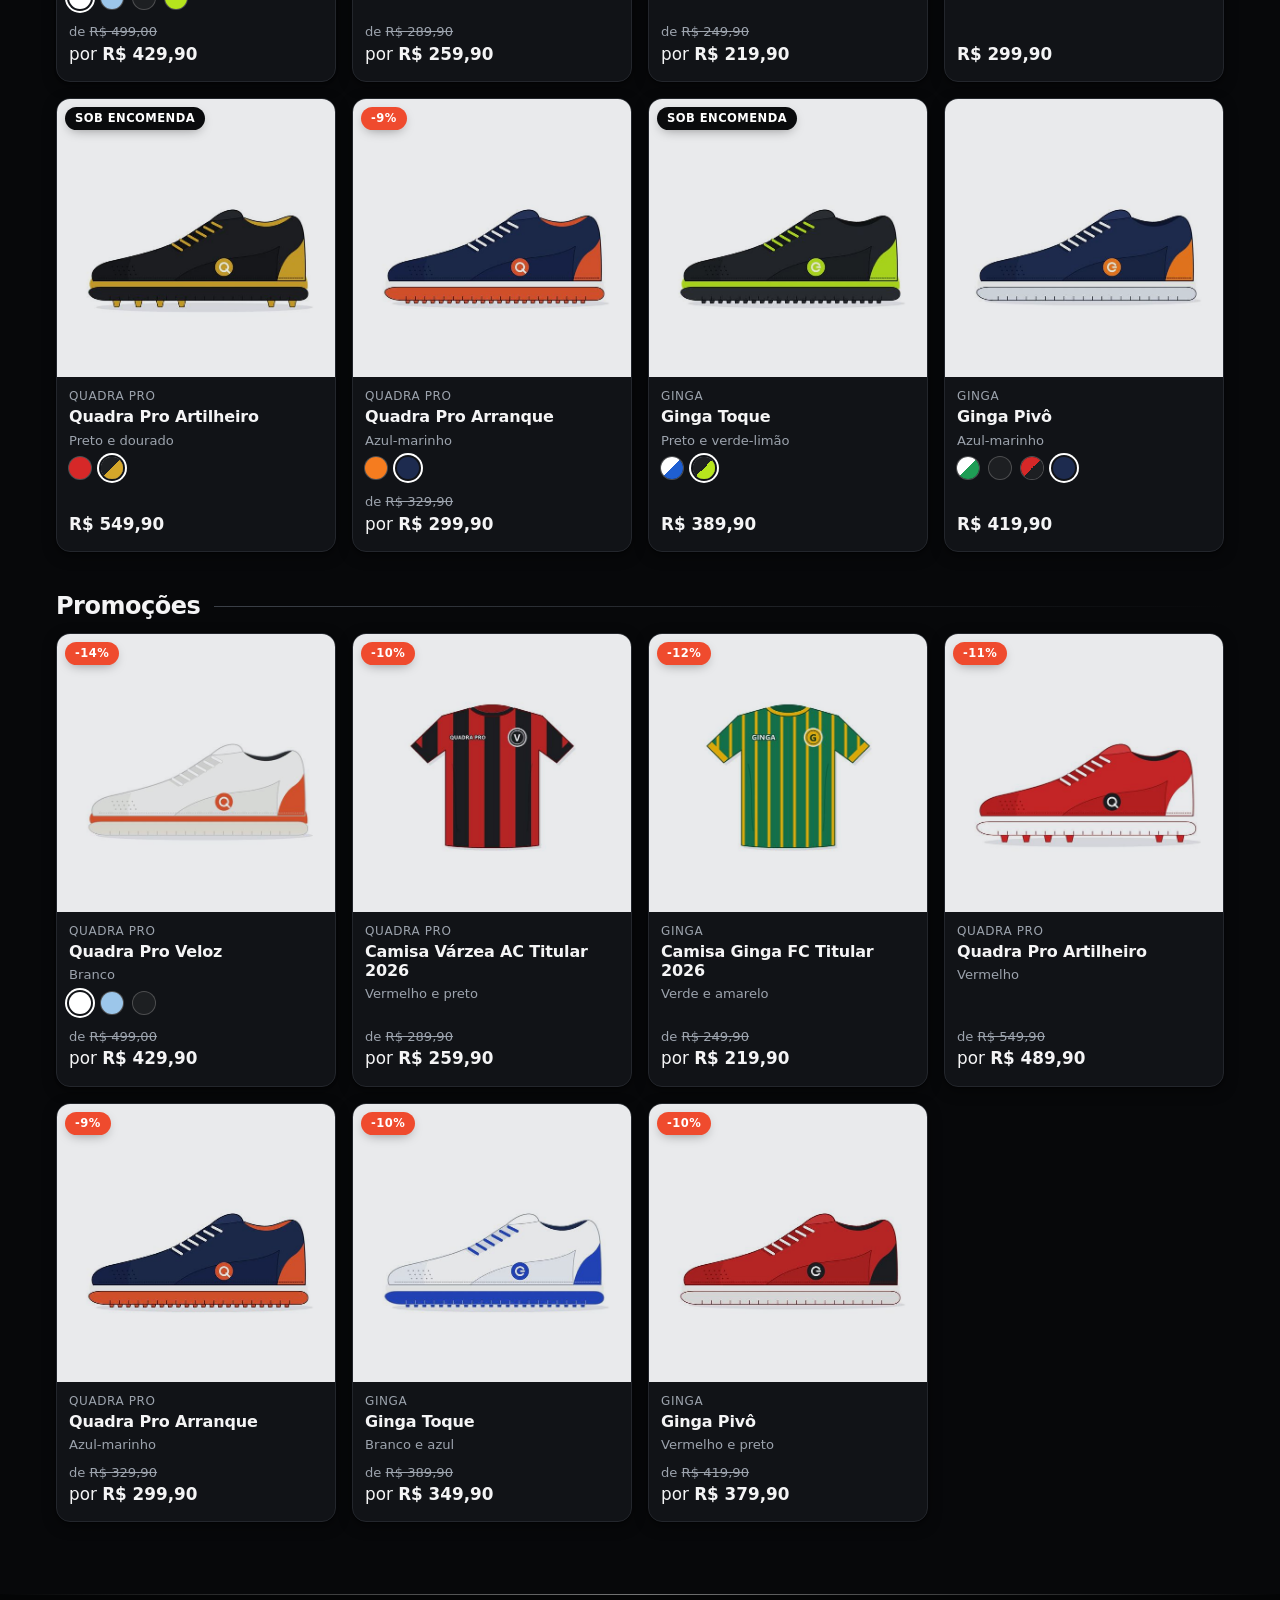
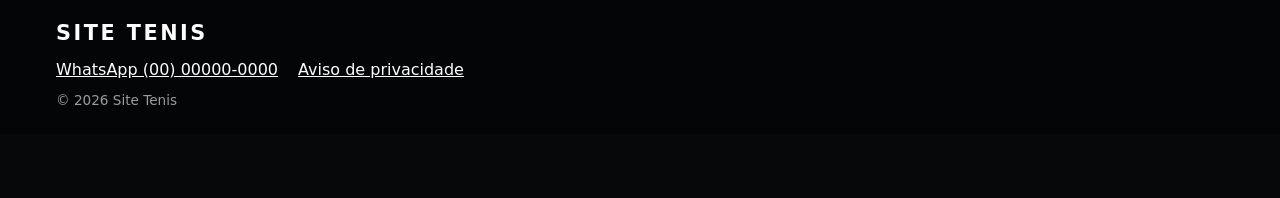
==== commit fef5553d: "Demonstracao: visual escuro com animacoes, mais produtos e fotos leves - Visual escuro e neutro: ban" ====
--- a/portfolio/index.html
+++ b/portfolio/index.html
@@ -6,13 +6,13 @@
   <title>Site Tenis | Loja de demonstração</title>
   <meta name="description" id="meta-descricao" content="Projeto de portfólio: loja virtual de tênis de futebol, com vitrine, filtros, cores e encomenda pelo WhatsApp. Loja fictícia.">
   <script>
-    // Tema claro/escuro: a escolha salva do visitante ou, sem escolha, o tema do sistema.
+    // Tema claro/escuro: a escolha salva do visitante ou, sem escolha, o escuro (a cara da loja).
     // Fica aqui no <head> para a página já abrir no tema certo, sem piscar.
     (function () {
       var t = '';
       try { t = localStorage.getItem('tema') || ''; } catch (e) {}
       if (t !== 'claro' && t !== 'escuro') {
-        t = (window.matchMedia && window.matchMedia('(prefers-color-scheme: dark)').matches) ? 'escuro' : 'claro';
+        t = 'escuro';
       }
       document.documentElement.setAttribute('data-tema', t);
     })();
--- a/portfolio/css/estilo.css
+++ b/portfolio/css/estilo.css
@@ -4,24 +4,29 @@
   Celular primeiro: as regras com @media ajustam para telas maiores.
 */
 :root {
-  --cor-primaria: #0d3b2e;          /* verde-escuro de gramado: topo, botões */
-  --cor-primaria-forte: #072a20;
-  --cor-primaria-suave: #e6f0eb;
-  --cor-destaque: #f2b705;          /* amarelo: foco e detalhes */
+  /* Identidade: escura e neutra (preto, grafite e branco). A loja abre no escuro;
+     este bloco é o modo claro, para quem escolher no botão de lua/sol. */
+  --cor-primaria: #111214;          /* botões e item escolhido: preto no claro, branco no escuro */
+  --cor-primaria-forte: #000000;
+  --cor-primaria-suave: #ececeb;
+  --cor-sobre-primaria: #ffffff;    /* texto em cima da cor primária */
+  --cor-destaque: #111214;          /* anel de foco do teclado e selo de encomenda */
+  --cor-sobre-destaque: #ffffff;
   --cor-promocao: #d63a1e;          /* selo de desconto */
   --cor-whatsapp: #1c8a4b;
-  --cor-texto: #1a1f24;
-  --cor-texto-suave: #5d6873;
-  --cor-fundo: #f4f5f6;
+  --cor-texto: #111214;
+  --cor-texto-suave: #5f6670;
+  --cor-fundo: #f4f4f3;
   --cor-superficie: #ffffff;
-  --cor-borda: #dde2e7;
-  --cor-esgotado: #6b7480;
-  --cor-acento: var(--cor-primaria);  /* links e textos em verde */
-  --cor-topo: var(--cor-primaria);    /* cabeçalho e início do banner */
-  --cor-heroi-fim: #155a45;           /* fim do degradê do banner */
-  --cor-rodape: var(--cor-primaria-forte);
+  --cor-borda: #e3e3e1;
+  --cor-borda-forte: #c9c9c6;       /* borda do cartão com o mouse em cima */
+  --cor-esgotado: #6b7280;
+  --cor-acento: #111214;              /* links e textos de destaque */
+  --cor-topo: #0a0b0d;                /* cabeçalho, banner e rodapé: escuros nos dois modos */
+  --cor-heroi-fim: #1b1e24;
+  --cor-rodape: #0a0b0d;
   --cor-campo: #ffffff;               /* fundo de seletores e botões de tamanho */
-  --cor-foto-fundo: #ffffff;          /* fundo atrás das fotos dos produtos */
+  --cor-foto-fundo: #f1f1f0;          /* "palco" claro atrás das fotos dos produtos */
   --cor-erro-fundo: #fde8e4;          /* mensagens de erro e pedido cancelado */
   --cor-erro-texto: #8a1c0b;
   --cor-alerta-fundo: #fff4d6;        /* aguardando pagamento, confirmar e-mail */
@@ -30,10 +35,12 @@
   --fonte-texto: system-ui, -apple-system, "Segoe UI", Roboto, "Helvetica Neue", Arial, sans-serif;
   --fonte-titulo: var(--fonte-texto);
 
-  --raio: 10px;
-  --raio-pequeno: 6px;
+  --raio: 14px;
+  --raio-pequeno: 10px;
   --sombra: 0 1px 2px rgba(16, 24, 32, .06), 0 2px 8px rgba(16, 24, 32, .06);
-  --sombra-forte: 0 6px 18px rgba(16, 24, 32, .12);
+  --sombra-forte: 0 18px 40px -14px rgba(16, 24, 32, .28);
+  --brilho: 0 10px 30px -12px rgba(0, 0, 0, .35);   /* brilho dos botões com o mouse em cima */
+  --suave: cubic-bezier(.2, .65, .3, 1);            /* jeito de todos os movimentos */
   --largura-max: 1200px;
   --margem: 16px;
 
@@ -45,31 +52,37 @@
   do visitante ou pelo tema do sistema) e trocado pelo botão de lua/sol no topo.
 */
 :root[data-tema="escuro"] {
-  --cor-primaria: #14694c;
-  --cor-primaria-forte: #0f5540;
-  --cor-primaria-suave: #173a2f;
-  --cor-promocao: #e5533a;
-  --cor-texto: #e7ecef;
-  --cor-texto-suave: #9ba8b3;
-  --cor-fundo: #0e1418;
-  --cor-superficie: #172027;
-  --cor-borda: #2b3740;
-  --cor-esgotado: #7d8893;
-  --cor-acento: #6fd6ad;
-  --cor-topo: #0a2a20;
-  --cor-heroi-fim: #12503d;
-  --cor-rodape: #07211a;
-  --cor-campo: #1d2830;
-  --cor-foto-fundo: #e9edf0;
+  --cor-primaria: #f4f4f5;
+  --cor-primaria-forte: #ffffff;
+  --cor-primaria-suave: #1d2025;
+  --cor-sobre-primaria: #0a0b0d;
+  --cor-destaque: #ffffff;
+  --cor-sobre-destaque: #0a0b0d;
+  --cor-promocao: #ef4b2e;
+  --cor-texto: #f4f4f5;
+  --cor-texto-suave: #9ca3ad;
+  --cor-fundo: #07080a;
+  --cor-superficie: #111317;
+  --cor-borda: #23262c;
+  --cor-borda-forte: #3b4048;
+  --cor-esgotado: #6b7280;
+  --cor-acento: #ffffff;
+  --cor-topo: #07080a;
+  --cor-heroi-fim: #15171c;
+  --cor-rodape: #040506;
+  --cor-campo: #171a1f;
+  --cor-foto-fundo: #e9eaec;
   --cor-erro-fundo: #3d1a14;
   --cor-erro-texto: #ffb4a6;
   --cor-alerta-fundo: #3a3010;
   --cor-alerta-texto: #ffd666;
 
-  --sombra: 0 1px 2px rgba(0, 0, 0, .4), 0 2px 8px rgba(0, 0, 0, .3);
-  --sombra-forte: 0 6px 18px rgba(0, 0, 0, .45);
+  --sombra: 0 1px 2px rgba(0, 0, 0, .5), 0 4px 14px rgba(0, 0, 0, .4);
+  --sombra-forte: 0 22px 44px -16px rgba(0, 0, 0, .85);
+  --brilho: 0 0 0 1px rgba(255, 255, 255, .06), 0 12px 34px -10px rgba(255, 255, 255, .28);
 
   color-scheme: dark;
+  scrollbar-color: #2c3037 var(--cor-fundo);
 }
 
 /* ---------- base ---------- */
@@ -95,9 +108,13 @@
 
 h1, h2, h3 {
   font-family: var(--fonte-titulo);
+  font-weight: 800;
+  letter-spacing: -.015em;
   line-height: 1.2;
   margin: 0 0 .5em;
 }
+
+::selection { background: var(--cor-primaria); color: var(--cor-sobre-primaria); }
 
 a { color: var(--cor-acento); }
 
@@ -118,10 +135,26 @@
   padding: 0 var(--margem);
 }
 
-.secao { margin-top: 28px; }
-.secao-topo { margin-top: 16px; }
-
-.secao-titulo { font-size: 1.35rem; }
+.secao { margin-top: 40px; }
+.secao-topo { margin-top: 20px; }
+
+/* Título de seção com uma linha que se estende ao lado dele quando aparece */
+.secao-titulo {
+  display: flex;
+  align-items: center;
+  gap: 14px;
+  font-size: 1.5rem;
+  letter-spacing: -.02em;
+}
+.secao-titulo::after {
+  content: "";
+  flex: 1;
+  height: 1px;
+  background: linear-gradient(90deg, var(--cor-borda-forte), transparent);
+  transform-origin: left;
+}
+.secao-titulo.surgir::after { animation: linha-cresce 1.1s .25s var(--suave) backwards; }
+@keyframes linha-cresce { from { transform: scaleX(0); } }
 
 /* ---------- botões ---------- */
 .botao {
@@ -129,20 +162,26 @@
   align-items: center;
   justify-content: center;
   min-height: 46px;
-  padding: 10px 20px;
+  padding: 10px 24px;
   border: 0;
-  border-radius: var(--raio-pequeno);
+  border-radius: 999px;
   background: var(--cor-primaria);
-  color: #fff;
+  color: var(--cor-sobre-primaria);
   font-weight: 700;
+  letter-spacing: .01em;
   text-decoration: none;
   cursor: pointer;
-}
-.botao:hover { background: var(--cor-primaria-forte); }
-.botao[disabled] { background: var(--cor-esgotado); cursor: not-allowed; opacity: .75; }
-
-.botao-claro { background: #fff; color: var(--cor-primaria); }
-.botao-claro:hover { background: #e6f0eb; }
+  transition: transform .15s ease, box-shadow .3s ease, background-color .3s ease, color .3s ease, border-color .3s ease;
+}
+.botao:hover { background: var(--cor-primaria-forte); box-shadow: var(--brilho); }
+.botao[disabled] { background: var(--cor-esgotado); color: #fff; cursor: not-allowed; opacity: .75; box-shadow: none; }
+
+.botao-claro { background: #fff; color: #0a0b0d; }
+.botao-claro:hover { background: #fff; }
+
+/* Botão só com contorno */
+.botao-fantasma { background: transparent; color: var(--cor-texto); border: 1px solid var(--cor-borda-forte); }
+.botao-fantasma:hover { background: var(--cor-primaria-suave); border-color: var(--cor-texto); box-shadow: none; }
 
 .botao-texto {
   background: none;
@@ -207,7 +246,22 @@
   position: sticky;
   top: 0;
   z-index: 10;
-}
+  border-bottom: 1px solid transparent;
+  transition: background-color .35s ease, border-color .35s ease, box-shadow .35s ease;
+}
+/* Depois de rolar a página: vidro escuro, translúcido e desfocado (js/loja.js põe a classe) */
+.topo-rolado {
+  background: rgba(7, 8, 10, .6);
+  -webkit-backdrop-filter: blur(16px) saturate(160%);
+  backdrop-filter: blur(16px) saturate(160%);
+  border-bottom-color: rgba(255, 255, 255, .08);
+  box-shadow: 0 12px 30px -20px rgba(0, 0, 0, .9);
+}
+@supports not ((-webkit-backdrop-filter: blur(1px)) or (backdrop-filter: blur(1px))) {
+  .topo-rolado { background: rgba(7, 8, 10, .95); }
+}
+.topo.menu-aberto { background: var(--cor-topo); }
+.topo :focus-visible { outline-color: #fff; }
 
 .topo-interno {
   max-width: var(--largura-max);
@@ -223,12 +277,15 @@
 .logo {
   color: #fff;
   font-family: var(--fonte-titulo);
-  font-size: 1.25rem;
-  font-weight: 800;
+  font-size: 1.15rem;
+  font-weight: 900;
   text-decoration: none;
-  letter-spacing: .01em;
+  text-transform: uppercase;
+  letter-spacing: .12em;
   padding: 14px 0;
-}
+  transition: letter-spacing .4s var(--suave), opacity .3s;
+}
+.logo:hover { letter-spacing: .16em; }
 
 .menu-botao {
   display: inline-flex;
@@ -237,12 +294,14 @@
   min-height: 44px;
   padding: 8px 12px;
   background: transparent;
-  border: 1px solid rgba(255, 255, 255, .45);
-  border-radius: var(--raio-pequeno);
+  border: 1px solid rgba(255, 255, 255, .22);
+  border-radius: 999px;
   color: #fff;
   font-weight: 600;
   cursor: pointer;
-}
+  transition: border-color .25s, background-color .25s, transform .15s;
+}
+.menu-botao:hover { border-color: #fff; background: rgba(255, 255, 255, .06); }
 
 .menu-icone,
 .menu-icone::before,
@@ -270,12 +329,15 @@
   height: 44px;
   padding: 0;
   background: transparent;
-  border: 1px solid rgba(255, 255, 255, .45);
-  border-radius: var(--raio-pequeno);
+  border: 1px solid rgba(255, 255, 255, .22);
+  border-radius: 50%;
   color: #fff;
   cursor: pointer;
-}
-.tema-botao:hover { color: var(--cor-destaque); border-color: var(--cor-destaque); }
+  transition: border-color .25s, background-color .25s, transform .15s;
+}
+.tema-botao:hover { border-color: #fff; background: rgba(255, 255, 255, .08); }
+.tema-botao:hover svg { transform: rotate(-20deg); }
+.tema-botao svg { transition: transform .4s var(--suave); }
 .tema-botao svg { width: 20px; height: 20px; }
 
 /* Celular: menu recolhível */
@@ -289,33 +351,46 @@
   padding: 0;
 }
 
-.menu-item { border-top: 1px solid rgba(255, 255, 255, .15); }
+.menu-item { border-top: 1px solid rgba(255, 255, 255, .1); }
 
 .menu-categoria {
   display: block;
+  position: relative;
   padding: 12px 0;
-  color: #fff;
+  color: rgba(255, 255, 255, .8);
   font-weight: 700;
   text-decoration: none;
+  transition: color .2s;
 }
 
 .submenu { padding: 0 0 10px 14px; }
 .submenu a {
   display: block;
   padding: 8px 0;
-  color: rgba(255, 255, 255, .85);
+  color: rgba(255, 255, 255, .7);
   text-decoration: none;
+  transition: color .2s;
 }
 .submenu a:hover,
-.menu-categoria:hover { color: var(--cor-destaque); }
-
-.menu-item-atual > .menu-categoria { color: var(--cor-destaque); }
+.menu-categoria:hover { color: #fff; }
+
+.menu-item-atual > .menu-categoria { color: #fff; }
 
 /* ---------- rodapé ---------- */
 .rodape {
-  margin-top: 48px;
+  position: relative;
+  margin-top: 72px;
   background: var(--cor-rodape);
-  color: rgba(255, 255, 255, .85);
+  color: rgba(255, 255, 255, .75);
+}
+.rodape::before { /* fio de luz em cima do rodapé */
+  content: "";
+  position: absolute;
+  left: 0;
+  right: 0;
+  top: 0;
+  height: 1px;
+  background: linear-gradient(90deg, transparent, rgba(255, 255, 255, .45), transparent);
 }
 
 .rodape-interno {
@@ -328,7 +403,7 @@
 }
 
 .rodape a { color: #fff; }
-.rodape-nome { font-weight: 800; text-decoration: none; }
+.rodape-nome { font-size: 1.3rem; font-weight: 900; text-transform: uppercase; letter-spacing: .12em; text-decoration: none; }
 
 .rodape-contato {
   list-style: none;
@@ -341,36 +416,280 @@
 
 .rodape-copy { margin: 0; font-size: .85rem; color: rgba(255, 255, 255, .6); }
 
-/* ---------- página inicial ---------- */
-.boas-vindas {
-  background: linear-gradient(135deg, var(--cor-topo) 0%, var(--cor-heroi-fim) 100%);
+/* ---------- página inicial: banner ---------- */
+.heroi {
+  position: relative;
+  overflow: hidden;
+  isolation: isolate;
+  padding: 28px 0 44px;
+  background: radial-gradient(120% 90% at 75% 35%, #1c1f25 0%, #0b0c0f 55%, #050608 100%);
   color: #fff;
-  padding: 36px 0 40px;
-}
-.boas-vindas h1 { font-size: 1.9rem; margin-bottom: 8px; }
-.boas-vindas p { margin: 0 0 20px; font-size: 1.05rem; color: rgba(255, 255, 255, .9); max-width: 36em; }
-
+}
+
+/* Duas luzes grandes e desfocadas passeando devagar pelo fundo */
+.heroi-fundo { position: absolute; inset: 0; z-index: -1; pointer-events: none; }
+.heroi-fundo::before,
+.heroi-fundo::after {
+  content: "";
+  position: absolute;
+  border-radius: 50%;
+  filter: blur(50px);
+}
+.heroi-fundo::before {
+  width: 440px;
+  height: 440px;
+  left: -140px;
+  top: -160px;
+  background: radial-gradient(circle, rgba(255, 255, 255, .17), transparent 70%);
+  animation: luz-a 16s ease-in-out infinite alternate;
+}
+.heroi-fundo::after {
+  width: 560px;
+  height: 560px;
+  right: -180px;
+  bottom: -260px;
+  background: radial-gradient(circle, rgba(170, 180, 195, .2), transparent 70%);
+  animation: luz-b 22s ease-in-out infinite alternate;
+}
+@keyframes luz-a { to { transform: translate(160px, 100px) scale(1.15); } }
+@keyframes luz-b { to { transform: translate(-140px, -90px) scale(.9); } }
+
+.heroi-grade { display: grid; gap: 8px; align-items: center; }
+.heroi-texto { position: relative; z-index: 1; }
+
+.heroi-selo {
+  display: inline-flex;
+  align-items: center;
+  gap: 10px;
+  margin: 0 0 16px;
+  padding: 6px 14px;
+  border: 1px solid rgba(255, 255, 255, .16);
+  border-radius: 999px;
+  background: rgba(255, 255, 255, .04);
+  color: rgba(255, 255, 255, .8);
+  font-size: .75rem;
+  font-weight: 800;
+  letter-spacing: .16em;
+  text-transform: uppercase;
+}
+.heroi-selo::before { /* pontinho pulsando */
+  content: "";
+  width: 7px;
+  height: 7px;
+  border-radius: 50%;
+  background: #fff;
+  animation: pulso 2.4s ease-out infinite;
+}
+@keyframes pulso {
+  0% { box-shadow: 0 0 0 0 rgba(255, 255, 255, .6); }
+  70%, 100% { box-shadow: 0 0 0 10px rgba(255, 255, 255, 0); }
+}
+
+.heroi-titulo {
+  margin: 0 0 16px;
+  font-size: clamp(2.3rem, 9vw, 4.6rem);
+  font-weight: 900;
+  line-height: 1;
+  letter-spacing: -.035em;
+}
+/* "para o seu jogo." com um brilho prateado passando pelas letras */
+.heroi-brilho {
+  display: block;
+  padding-bottom: .14em; /* espaço para a perna do "j" e do "g", que o brilho cortaria */
+  margin-bottom: -.14em;
+  background: linear-gradient(90deg, #ffffff 0%, #8d96a2 30%, #ffffff 55%, #8d96a2 80%, #ffffff 100%);
+  background-size: 200% auto;
+  -webkit-background-clip: text;
+  background-clip: text;
+  color: transparent;
+  animation: brilho-texto 7s linear infinite;
+}
+@keyframes brilho-texto { to { background-position: -200% center; } }
+
+.heroi-frase { margin: 0 0 24px; max-width: 30em; color: rgba(255, 255, 255, .7); font-size: 1.08rem; }
+.heroi-acoes { display: flex; flex-wrap: wrap; gap: 10px; }
+.heroi .botao { background: #fff; color: #0a0b0d; }
+.heroi .botao:hover { box-shadow: 0 0 0 5px rgba(255, 255, 255, .1), 0 14px 34px -8px rgba(255, 255, 255, .45); }
+.heroi .botao-fantasma { background: transparent; color: #fff; border: 1px solid rgba(255, 255, 255, .3); }
+.heroi .botao-fantasma:hover { background: rgba(255, 255, 255, .07); border-color: #fff; box-shadow: none; }
+
+/* Palco: anel girando, disco de luz, o produto flutuando e a sombra dele "respirando" */
+.heroi-palco {
+  position: relative;
+  display: block;
+  width: min(100%, 400px);
+  aspect-ratio: 1 / 1;
+  margin: 8px auto 0;
+  color: inherit;
+  text-decoration: none;
+}
+.heroi-anel {
+  position: absolute;
+  inset: 2%;
+  border: 1px dashed rgba(255, 255, 255, .2);
+  border-radius: 50%;
+  animation: girar 50s linear infinite;
+}
+.heroi-anel::after {
+  content: "";
+  position: absolute;
+  inset: 9%;
+  border: 1px solid rgba(255, 255, 255, .07);
+  border-radius: 50%;
+}
+@keyframes girar { to { transform: rotate(360deg); } }
+.heroi-luz {
+  position: absolute;
+  inset: 8%;
+  border-radius: 50%;
+  background: radial-gradient(circle closest-side, #ffffff 0%, #f1f2f3 66%, rgba(241, 242, 243, 0) 100%);
+  box-shadow: 0 0 80px 10px rgba(255, 255, 255, .08);
+}
+.heroi-foto {
+  position: absolute;
+  left: 50%;
+  top: 50%;
+  width: 78%;
+  height: 58%;
+  object-fit: contain;
+  mix-blend-mode: multiply; /* o fundo branco da foto some no disco de luz */
+  translate: calc(var(--px, 0) * 28px) calc(var(--py, 0) * 20px);
+  transition: translate .5s ease-out;
+  animation: flutuar 6s ease-in-out infinite;
+}
+@keyframes flutuar {
+  0%, 100% { transform: translate(-50%, -50%) rotate(-8deg); }
+  50% { transform: translate(-50%, calc(-50% - 16px)) rotate(-4deg); }
+}
+.heroi-sombra {
+  position: absolute;
+  left: 27%;
+  right: 27%;
+  bottom: 22%;
+  height: 6%;
+  border-radius: 50%;
+  background: radial-gradient(closest-side, rgba(0, 0, 0, .38), transparent);
+  animation: sombra 6s ease-in-out infinite;
+}
+@keyframes sombra {
+  0%, 100% { transform: scaleX(1); opacity: 1; }
+  50% { transform: scaleX(.78); opacity: .55; }
+}
+/* Etiqueta de vidro com nome e preço, balançando junto */
+.heroi-etiqueta {
+  position: absolute;
+  right: 0;
+  bottom: 8%;
+  display: flex;
+  flex-direction: column;
+  gap: 2px;
+  padding: 10px 16px;
+  border: 1px solid rgba(255, 255, 255, .14);
+  border-radius: 14px;
+  background: rgba(14, 15, 18, .72);
+  -webkit-backdrop-filter: blur(10px);
+  backdrop-filter: blur(10px);
+  box-shadow: 0 14px 30px -12px rgba(0, 0, 0, .7);
+  color: rgba(255, 255, 255, .72);
+  font-size: .8rem;
+  animation: balancar 6s ease-in-out infinite;
+}
+.heroi-etiqueta strong { color: #fff; font-size: 1.05rem; }
+@keyframes balancar { 50% { transform: translateY(8px); } }
+.heroi-palco:hover .heroi-etiqueta { border-color: rgba(255, 255, 255, .4); }
+
+/* ---------- página inicial: faixa com os produtos passando ---------- */
+.faixa-produtos {
+  overflow: hidden;
+  padding: 14px 0;
+  border-top: 1px solid var(--cor-borda);
+  border-bottom: 1px solid var(--cor-borda);
+  background: var(--cor-superficie);
+  -webkit-mask-image: linear-gradient(90deg, transparent, #000 6%, #000 94%, transparent);
+  mask-image: linear-gradient(90deg, transparent, #000 6%, #000 94%, transparent);
+}
+.faixa-trilho { display: flex; width: max-content; animation: correr var(--duracao, 60s) linear infinite; }
+.faixa-produtos:hover .faixa-trilho { animation-play-state: paused; }
+@keyframes correr { to { transform: translateX(-50%); } }
+.faixa-lista { list-style: none; margin: 0; padding: 0 14px 0 0; display: flex; gap: 14px; }
+.faixa-item {
+  display: flex;
+  align-items: center;
+  gap: 10px;
+  padding: 5px 18px 5px 5px;
+  border: 1px solid var(--cor-borda);
+  border-radius: 999px;
+  background: var(--cor-fundo);
+  color: var(--cor-texto);
+  font-size: .9rem;
+  font-weight: 700;
+  text-decoration: none;
+  white-space: nowrap;
+  transition: border-color .25s, transform .25s var(--suave);
+}
+.faixa-item:hover { border-color: var(--cor-borda-forte); transform: translateY(-2px); }
+.faixa-foto {
+  display: flex;
+  align-items: center;
+  justify-content: center;
+  width: 54px;
+  height: 54px;
+  border-radius: 50%;
+  background: var(--cor-foto-fundo);
+  overflow: hidden;
+}
+.faixa-foto img { width: 118%; max-width: none; mix-blend-mode: multiply; transform: rotate(-10deg); }
+
+/* ---------- página inicial: atalhos para as categorias ---------- */
 .atalhos {
   display: grid;
   grid-template-columns: 1fr;
-  gap: 12px;
-}
-
+  gap: 14px;
+}
+
+/* Cartão de categoria: o link do título cobre o cartão todo; os chips ficam por cima dele */
 .atalho-grupo {
-  background: var(--cor-superficie);
+  position: relative;
+  isolation: isolate;
+  overflow: hidden;
+  min-height: 150px;
+  padding: 20px;
   border: 1px solid var(--cor-borda);
   border-radius: var(--raio);
-  padding: 14px 16px;
-}
-
-.atalho-titulo { font-size: 1.1rem; margin-bottom: 10px; }
+  background: linear-gradient(145deg, var(--cor-superficie) 0%, var(--cor-fundo) 100%);
+  transition: transform .35s var(--suave), border-color .35s, box-shadow .35s;
+}
+.atalho-titulo { font-size: 1.5rem; margin-bottom: 14px; }
 .atalho-titulo a { color: var(--cor-texto); text-decoration: none; }
-.atalho-titulo a:hover { color: var(--cor-acento); text-decoration: underline; }
+.atalho-titulo a::after { content: ""; position: absolute; inset: 0; }
+.atalho-titulo a:focus-visible { outline: none; }
+.atalho-titulo a:focus-visible::after { outline: 3px solid var(--cor-destaque); outline-offset: -3px; border-radius: var(--raio); }
+.atalho-disco {
+  position: absolute;
+  z-index: -1;
+  right: -30px;
+  bottom: -40px;
+  display: flex;
+  align-items: center;
+  justify-content: center;
+  width: 180px;
+  height: 180px;
+  border-radius: 50%;
+  overflow: hidden;
+  background: var(--cor-foto-fundo);
+  transition: transform .6s var(--suave);
+}
+.atalho-grupo:hover { transform: translateY(-4px); border-color: var(--cor-borda-forte); box-shadow: var(--sombra-forte); }
+.atalho-grupo:hover .atalho-disco { transform: scale(1.08) rotate(-4deg); }
+.atalho-disco img { width: 96%; max-width: none; mix-blend-mode: multiply; transform: rotate(-12deg); transition: transform .6s var(--suave); }
 
 .atalho-chips {
+  position: relative;
+  z-index: 1;
   list-style: none;
   margin: 0;
   padding: 0;
+  max-width: 62%;
   display: flex;
   flex-wrap: wrap;
   gap: 8px;
@@ -379,13 +698,15 @@
 .chip {
   display: inline-block;
   padding: 8px 14px;
+  border: 1px solid var(--cor-borda);
   border-radius: 999px;
   background: var(--cor-primaria-suave);
   color: var(--cor-acento);
   font-weight: 600;
   text-decoration: none;
-}
-.chip:hover { background: var(--cor-primaria); color: #fff; }
+  transition: background-color .25s, color .25s, border-color .25s, transform .15s;
+}
+.chip:hover { background: var(--cor-primaria); border-color: var(--cor-primaria); color: var(--cor-sobre-primaria); }
 
 /* ---------- trilha (Início › Categoria) ---------- */
 .trilha ol {
@@ -421,9 +742,10 @@
   color: var(--cor-texto);
   text-decoration: none;
   font-weight: 600;
+  transition: border-color .25s, background-color .25s, color .25s, transform .15s;
 }
 .aba:hover { border-color: var(--cor-acento); }
-.aba-ativa { background: var(--cor-primaria); border-color: var(--cor-primaria); color: #fff; }
+.aba-ativa { background: var(--cor-primaria); border-color: var(--cor-primaria); color: var(--cor-sobre-primaria); }
 
 /* ---------- filtros ---------- */
 .filtros {
@@ -467,40 +789,106 @@
 }
 
 .cartao {
+  position: relative;
+  display: flex;
+  flex-direction: column;
   background: var(--cor-superficie);
   border: 1px solid var(--cor-borda);
   border-radius: var(--raio);
   overflow: hidden;
   box-shadow: var(--sombra);
-  transition: transform .15s ease, box-shadow .15s ease;
-}
-.cartao:hover { transform: translateY(-2px); box-shadow: var(--sombra-forte); }
-
-.cartao-link { display: flex; flex-direction: column; height: 100%; color: inherit; text-decoration: none; }
-
-.cartao-foto { position: relative; background: var(--cor-foto-fundo); aspect-ratio: 1 / 1; }
-.cartao-foto img { width: 100%; height: 100%; object-fit: contain; }
+  transition: transform .4s var(--suave), box-shadow .4s ease, border-color .4s ease;
+}
+/* Luz suave que acompanha o mouse (js/loja.js atualiza --mx e --my) */
+.cartao::before {
+  content: "";
+  position: absolute;
+  inset: 0;
+  z-index: 3;
+  pointer-events: none;
+  border-radius: inherit;
+  background: radial-gradient(280px circle at var(--mx, 50%) var(--my, 30%), rgba(255, 255, 255, .11), transparent 60%);
+  opacity: 0;
+  transition: opacity .35s ease;
+}
+@media (hover: hover) {
+  .cartao:hover { transform: translateY(-6px); box-shadow: var(--sombra-forte); border-color: var(--cor-borda-forte); }
+  .cartao:hover::before { opacity: 1; }
+  .cartao:hover .cartao-foto img { transform: scale(1.08); }
+}
+
+/* O link fica no nome, mas se estica por cima do cartão inteiro (foto e preço também abrem o produto). */
+.cartao-link { color: inherit; text-decoration: none; }
+.cartao-link::after { content: ""; position: absolute; top: 0; right: 0; bottom: 0; left: 0; z-index: 1; }
+.cartao-link:focus-visible { outline: none; }
+.cartao-link:focus-visible::after { outline: 3px solid var(--cor-destaque); outline-offset: -3px; border-radius: var(--raio); }
+
+.cartao-foto { position: relative; overflow: hidden; background: var(--cor-foto-fundo); aspect-ratio: 1 / 1; }
+.cartao-foto img {
+  width: 100%;
+  height: 100%;
+  object-fit: contain;
+  mix-blend-mode: multiply; /* o fundo branco da foto some no fundo do cartão */
+  transition: transform .6s var(--suave);
+}
+
+/* Foto nova entrando (troca de cor no cartão ou de foto na galeria) */
+.foto-entra { animation: foto-entra .5s var(--suave); }
+@keyframes foto-entra { from { opacity: 0; transform: scale(.92) translateY(8px); } }
 .cartao-esgotado .cartao-foto img { opacity: .55; }
 
 .selos { position: absolute; top: 8px; left: 8px; display: flex; flex-direction: column; gap: 4px; align-items: flex-start; }
 
 .selo {
   display: inline-block;
-  padding: 3px 8px;
-  border-radius: 4px;
-  font-size: .78rem;
+  padding: 4px 10px;
+  border-radius: 999px;
+  font-size: .72rem;
   font-weight: 800;
+  letter-spacing: .04em;
+  text-transform: uppercase;
   color: #fff;
   line-height: 1.3;
+  box-shadow: 0 4px 12px -4px rgba(0, 0, 0, .4);
 }
 .selo-desconto { background: var(--cor-promocao); }
 .selo-esgotado { background: var(--cor-esgotado); }
-.selo-encomenda { background: var(--cor-destaque); color: #1a1f24; }
+.selo-encomenda { background: #0a0b0d; color: #fff; }
 
 .cartao-info { padding: 10px 12px 14px; display: flex; flex-direction: column; gap: 2px; flex: 1; }
 .cartao-marca { font-size: .75rem; text-transform: uppercase; letter-spacing: .05em; color: var(--cor-texto-suave); }
-.cartao-nome { font-size: .95rem; font-weight: 600; margin: 0 0 6px; }
+.cartao-nome { font-size: 1rem; font-weight: 700; letter-spacing: -.01em; margin: 0 0 6px; }
 .cartao-cor { font-size: .82rem; color: var(--cor-texto-suave); margin: -4px 0 6px; }
+
+/* Bolinhas das cores do mesmo modelo (ficam por cima do link do cartão para poderem ser tocadas) */
+.bolinhas { position: relative; z-index: 2; align-self: flex-start; display: flex; flex-wrap: wrap; align-items: center; margin: -6px 0 6px -5px; }
+.bolinha {
+  display: inline-flex;
+  align-items: center;
+  justify-content: center;
+  width: 32px;
+  height: 32px;
+  padding: 0;
+  border: 0;
+  border-radius: 50%;
+  background: none;
+  cursor: pointer;
+}
+.bolinha-tinta {
+  display: block;
+  width: 22px;
+  height: 22px;
+  border-radius: 50%;
+  background-color: var(--cor-foto-fundo);
+  background-position: center;
+  background-size: cover;
+  box-shadow: 0 0 0 1px rgba(128, 128, 128, .55);
+}
+.bolinha-foto { background-size: 170%; }
+.bolinha:hover .bolinha-tinta { box-shadow: 0 0 0 2px var(--cor-superficie), 0 0 0 3px var(--cor-texto-suave); }
+.bolinha[aria-pressed="true"] .bolinha-tinta { box-shadow: 0 0 0 2px var(--cor-superficie), 0 0 0 4px var(--cor-acento); }
+.bolinha:focus-visible { outline-offset: 0; }
+.bolinhas-mais { font-size: .8rem; font-weight: 600; color: var(--cor-texto-suave); padding-left: 4px; }
 
 .preco { margin: auto 0 0; display: flex; flex-direction: column; }
 .preco-de { font-size: .82rem; color: var(--cor-texto-suave); }
@@ -533,7 +921,10 @@
   overflow: hidden;
   aspect-ratio: 1 / 1;
 }
-.galeria-principal { width: 100%; height: 100%; object-fit: contain; }
+.galeria-principal { width: 100%; height: 100%; object-fit: contain; mix-blend-mode: multiply; transition: transform .35s ease; }
+/* Com mouse: zoom na foto, no ponto em que o mouse está (js/loja.js põe .com-zoom) */
+.com-zoom { cursor: zoom-in; }
+.com-zoom:hover .galeria-principal { transform: scale(1.8); }
 
 .galeria-miniaturas {
   list-style: none;
@@ -553,12 +944,15 @@
   background: var(--cor-foto-fundo);
   overflow: hidden;
   cursor: pointer;
-}
-.miniatura img { width: 100%; height: 100%; object-fit: contain; }
-.miniatura-ativa { border-color: var(--cor-acento); }
+  transition: border-color .25s, transform .15s, opacity .25s;
+  opacity: .7;
+}
+.miniatura:hover { opacity: 1; }
+.miniatura img { width: 100%; height: 100%; object-fit: contain; mix-blend-mode: multiply; }
+.miniatura-ativa { border-color: var(--cor-acento); opacity: 1; }
 
 .produto-marca { font-size: .8rem; text-transform: uppercase; letter-spacing: .06em; color: var(--cor-texto-suave); }
-.produto-nome { font-size: 1.5rem; margin: 4px 0 12px; }
+.produto-nome { font-size: 1.9rem; font-weight: 900; letter-spacing: -.025em; line-height: 1.05; margin: 4px 0 14px; }
 
 .produto-preco-linha { display: flex; align-items: center; gap: 12px; margin-bottom: 16px; }
 .produto-preco { margin: 0; }
@@ -610,10 +1004,11 @@
   background: var(--cor-campo);
   font-weight: 700;
   cursor: pointer;
+  transition: border-color .2s, background-color .2s, color .2s, transform .15s, box-shadow .3s;
 }
 .tamanho:hover { border-color: var(--cor-acento); }
 .tamanho-ativo,
-.tamanho-ativo:hover { background: var(--cor-primaria); border-color: var(--cor-primaria); color: #fff; }
+.tamanho-ativo:hover { background: var(--cor-primaria); border-color: var(--cor-primaria); color: var(--cor-sobre-primaria); box-shadow: var(--brilho); }
 .tamanho-indisponivel,
 .tamanho[disabled] {
   color: var(--cor-esgotado);
@@ -634,7 +1029,7 @@
 }
 .tamanho-encomenda:hover { border-color: var(--cor-acento); color: var(--cor-texto); }
 .tamanho-encomenda.tamanho-ativo,
-.tamanho-encomenda.tamanho-ativo:hover { background: var(--cor-primaria); border-color: var(--cor-primaria); color: #fff; }
+.tamanho-encomenda.tamanho-ativo:hover { background: var(--cor-primaria); border-color: var(--cor-primaria); color: var(--cor-sobre-primaria); }
 
 .tamanho-situacao {
   display: inline-block;
@@ -664,8 +1059,8 @@
 .compra { display: flex; flex-direction: column; gap: 8px; }
 .compra-acao { display: flex; flex-direction: column; gap: 8px; }
 .botao-compra { width: 100%; font-size: 1.05rem; }
-.botao-whatsapp { background: var(--cor-whatsapp); }
-.botao-whatsapp:hover { background: #146b3a; }
+.botao-whatsapp { background: var(--cor-whatsapp); color: #fff; }
+.botao-whatsapp:hover { background: #179448; box-shadow: 0 12px 30px -10px rgba(28, 138, 75, .7); }
 .compra-nota, .compra-esgotado { margin: 0; color: var(--cor-texto-suave); font-size: .92rem; }
 
 .descricao {
@@ -703,9 +1098,23 @@
   background: var(--cor-whatsapp);
   color: #fff;
   box-shadow: var(--sombra-forte);
-  transition: transform .15s ease;
-}
-.zap-botao:hover { transform: scale(1.06); }
+  transition: transform .2s var(--suave);
+  position: relative;
+}
+.zap-botao:hover { transform: scale(1.08); }
+.zap-botao::after { /* anel verde pulsando em volta, para chamar atenção */
+  content: "";
+  position: absolute;
+  inset: 0;
+  border: 2px solid var(--cor-whatsapp);
+  border-radius: 50%;
+  animation: zap-pulso 2.8s ease-out infinite;
+  pointer-events: none;
+}
+@keyframes zap-pulso {
+  0% { transform: scale(1); opacity: .7; }
+  80%, 100% { transform: scale(1.6); opacity: 0; }
+}
 .zap-botao:focus-visible { outline: 3px solid var(--cor-destaque); outline-offset: 3px; }
 .zap-botao svg { width: 30px; height: 30px; }
 
@@ -766,8 +1175,8 @@
   height: 20px;
   padding: 0 5px;
   border-radius: 10px;
-  background: var(--cor-destaque);
-  color: #1a1f24;
+  background: #fff;
+  color: #0a0b0d;
   font-size: .75rem;
   font-weight: 800;
   line-height: 20px;
@@ -798,7 +1207,7 @@
 .botao-largo { width: 100%; }
 .botao-secundario { background: transparent; color: var(--cor-acento); border: 1px solid var(--cor-borda); }
 .botao-secundario:hover { background: var(--cor-primaria-suave); }
-.botao-perigo { background: var(--cor-promocao); }
+.botao-perigo { background: var(--cor-promocao); color: #fff; }
 .botao-perigo:hover { background: #b02e15; }
 .botao-google {
   gap: 10px;
@@ -1055,9 +1464,17 @@
   .grade { grid-template-columns: repeat(3, minmax(0, 1fr)); gap: 16px; }
   .atalhos { grid-template-columns: repeat(2, minmax(0, 1fr)); }
   .filtros { grid-template-columns: repeat(3, minmax(0, 1fr)) auto auto; }
-  .boas-vindas { padding: 56px 0 60px; }
-  .boas-vindas h1 { font-size: 2.4rem; }
   .compra { max-width: 420px; }
+  .atalho-grupo { min-height: 190px; padding: 24px; }
+  .atalho-disco { width: 220px; height: 220px; }
+}
+
+/* ---------- banner lado a lado (texto e produto) ---------- */
+@media (min-width: 900px) {
+  .heroi { display: flex; align-items: center; min-height: min(80vh, 720px); padding: 48px 0 64px; }
+  .heroi-grade { grid-template-columns: 1.1fr 1fr; gap: 24px; }
+  .heroi-palco { width: min(100%, 540px); margin: 0 0 0 auto; }
+  .heroi-etiqueta { right: 4%; bottom: 12%; font-size: .85rem; }
 }
 
 /* ---------- computador ---------- */
@@ -1069,6 +1486,21 @@
   .menu-lista { display: flex; gap: 4px; }
   .menu-item { position: relative; border: 0; }
   .menu-categoria { padding: 18px 14px; }
+  .menu-categoria::after { /* risco embaixo do item do menu, crescendo com o mouse */
+    content: "";
+    position: absolute;
+    left: 14px;
+    right: 14px;
+    bottom: 12px;
+    height: 2px;
+    border-radius: 2px;
+    background: currentColor;
+    transform: scaleX(0);
+    transform-origin: left;
+    transition: transform .3s var(--suave);
+  }
+  .menu-categoria:hover::after,
+  .menu-item-atual > .menu-categoria::after { transform: scaleX(1); }
 
   .submenu {
     display: none;
@@ -1078,9 +1510,12 @@
     min-width: 180px;
     padding: 8px 0;
     background: var(--cor-superficie);
-    border-radius: 0 0 var(--raio-pequeno) var(--raio-pequeno);
-    box-shadow: 0 8px 20px rgba(0, 0, 0, .15);
+    border: 1px solid var(--cor-borda);
+    border-radius: var(--raio-pequeno);
+    box-shadow: var(--sombra-forte);
+    animation: abrir-menu .25s var(--suave);
   }
+  @keyframes abrir-menu { from { opacity: 0; transform: translateY(-6px); } }
   .submenu a { padding: 8px 16px; color: var(--cor-texto); }
   .submenu a:hover { background: var(--cor-primaria-suave); color: var(--cor-acento); }
   .menu-item:hover .submenu,
@@ -1097,9 +1532,47 @@
   .grade { grid-template-columns: repeat(4, minmax(0, 1fr)); }
 }
 
+/* ---------- aparecer ao rolar (js/loja.js marca as partes com .revelar e depois .surgir) ---------- */
+.revelar { opacity: 0; }
+.surgir { animation: surgir .7s cubic-bezier(.2, .65, .3, 1) backwards; }
+
+@keyframes surgir {
+  from { opacity: 0; transform: translateY(20px); }
+  to { opacity: 1; transform: none; }
+}
+
+/* ---------- toque nos botões: afunda um pouco e solta uma onda (js/loja.js cria a .onda) ---------- */
+.botao:active, .tamanho:active, .aba:active, .chip:active, .bolinha:active, .botao-favorito:active,
+.tema-botao:active, .menu-botao:active, .miniatura:active, .faixa-item:active { transform: scale(.95); }
+.com-onda { position: relative; overflow: hidden; }
+.onda {
+  position: absolute;
+  border-radius: 50%;
+  background: currentColor;
+  opacity: .3;
+  pointer-events: none;
+  transform: scale(0);
+  animation: onda .65s ease-out forwards;
+}
+@keyframes onda { to { transform: scale(1); opacity: 0; } }
+
+@media print {
+  .revelar { opacity: 1; }
+}
+
 @media (prefers-reduced-motion: reduce) {
-  .cartao { transition: none; }
-  .cartao:hover { transform: none; }
+  .revelar { opacity: 1; }
+  .surgir { animation: none; }
+  .secao-titulo.surgir::after { animation: none; }
+  .heroi-fundo::before, .heroi-fundo::after, .heroi-anel, .heroi-sombra, .heroi-etiqueta,
+  .heroi-selo::before, .heroi-brilho, .zap-botao::after, .foto-entra { animation: none; }
+  .heroi-foto { animation: none; transform: translate(-50%, -50%) rotate(-6deg); }
+  .faixa-trilho { animation: none; }
+  .faixa-produtos { overflow-x: auto; }
+  .cartao, .cartao-foto img, .atalho-grupo, .atalho-disco, .atalho-disco img, .galeria-principal { transition: none; }
+  .cartao:hover, .cartao:hover .cartao-foto img, .com-zoom:hover .galeria-principal { transform: none; }
+  .botao:active, .tamanho:active, .aba:active, .chip:active, .bolinha:active, .botao-favorito:active,
+  .tema-botao:active, .menu-botao:active, .miniatura:active, .faixa-item:active { transform: none; }
   .zap-botao { transition: none; }
   .zap-botao:hover { transform: none; }
   .zap-balao { animation: none; }
